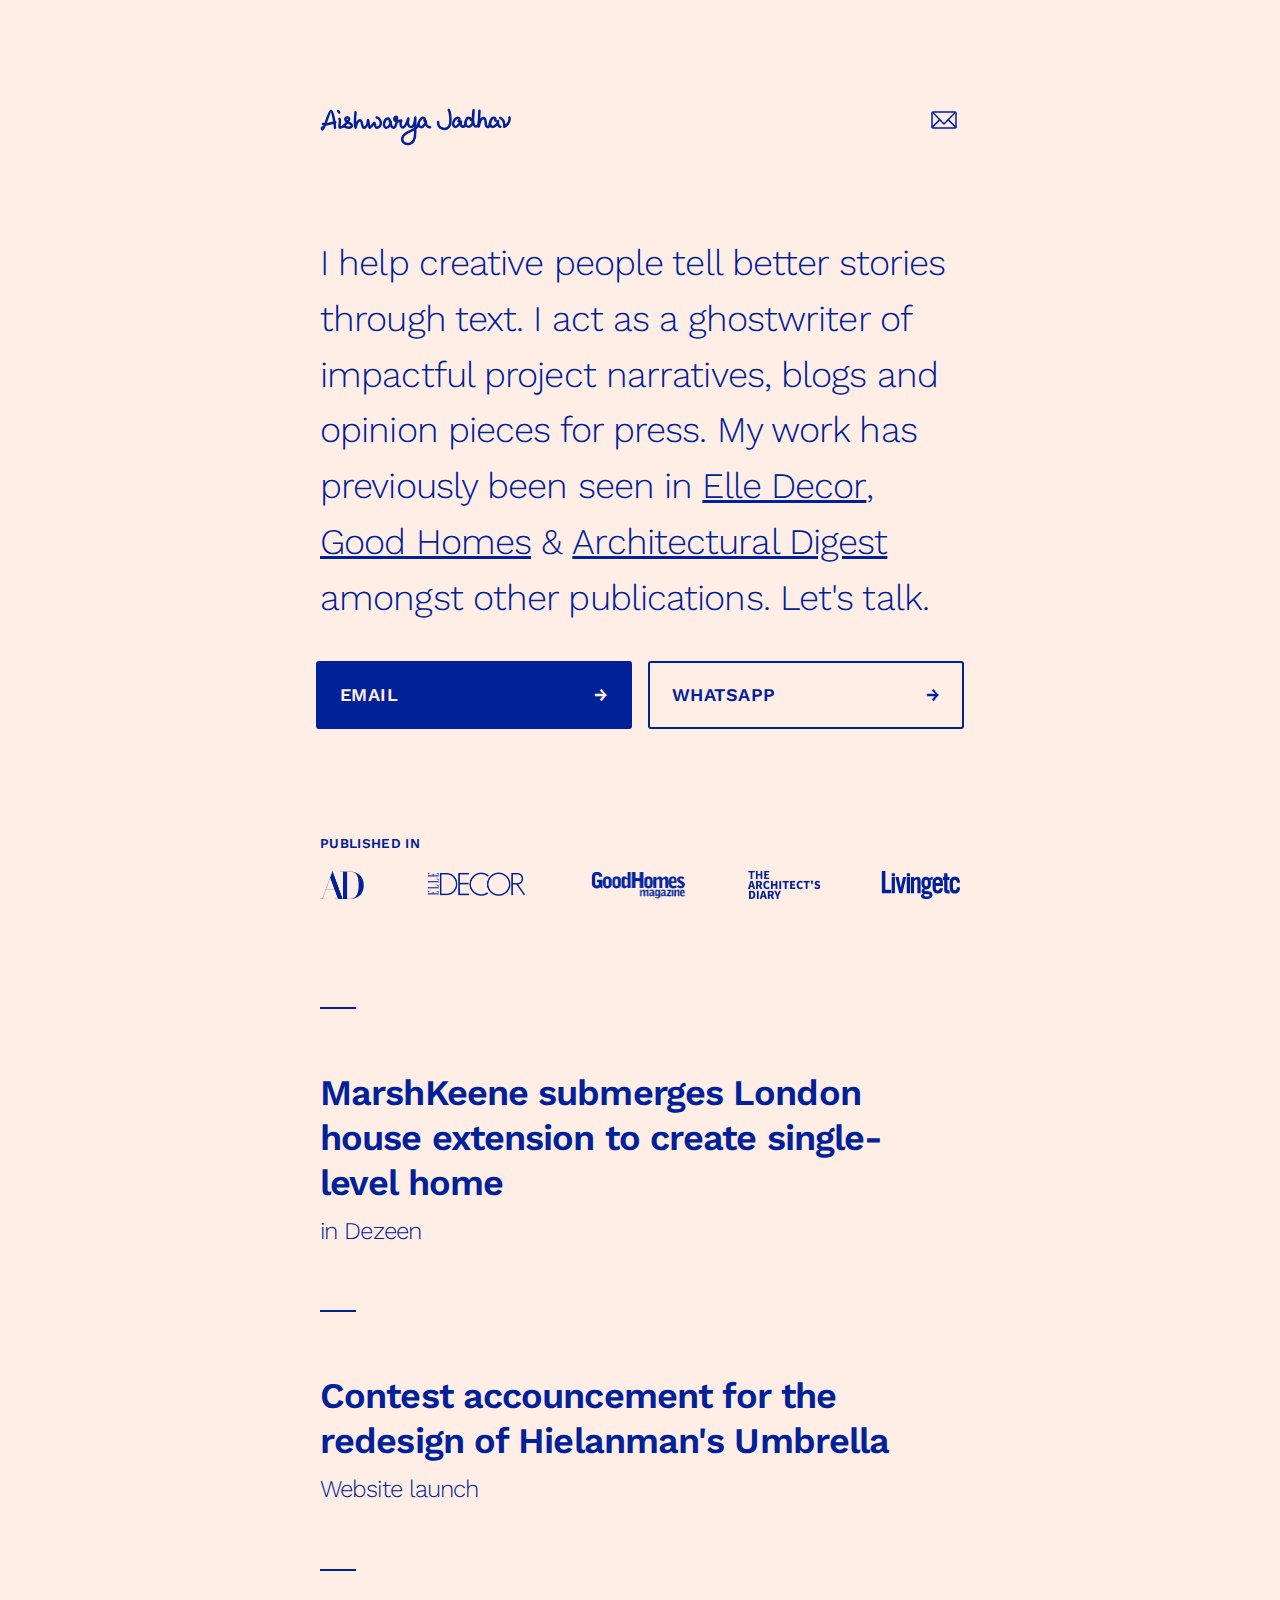
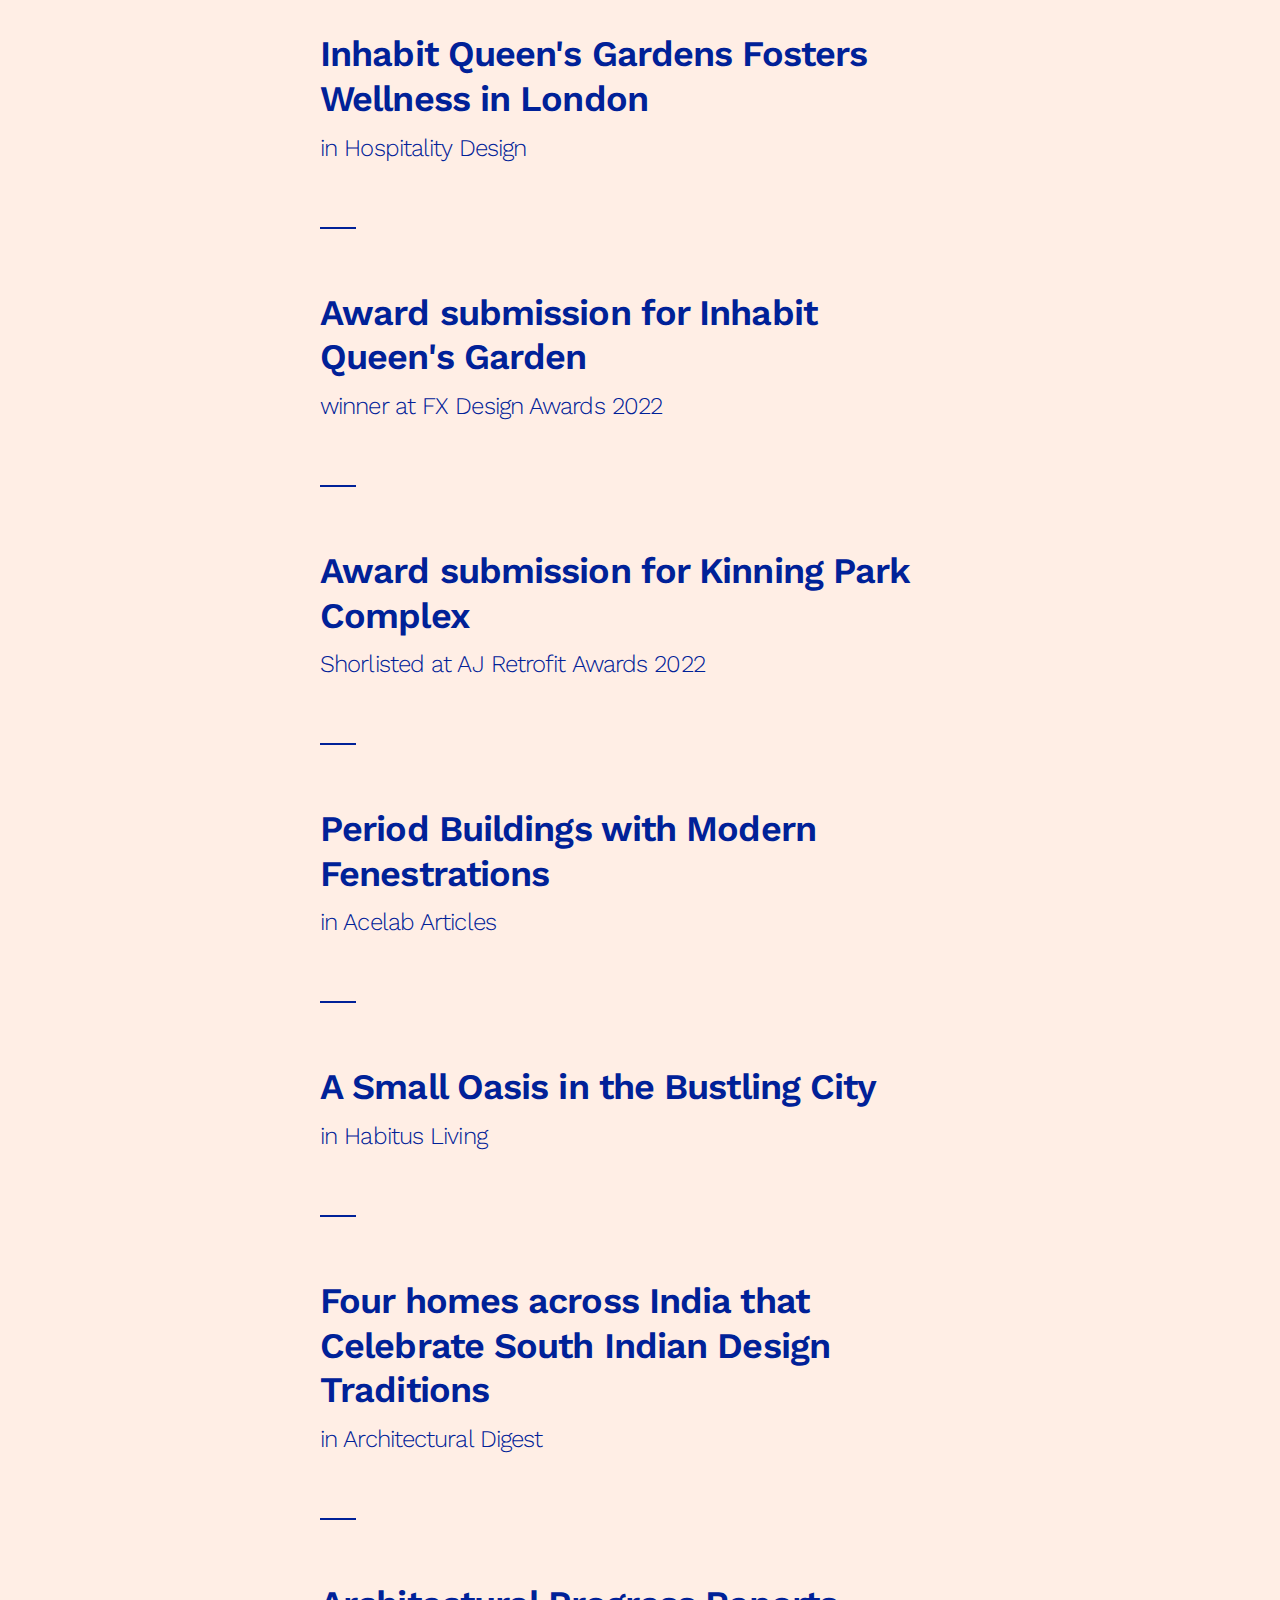
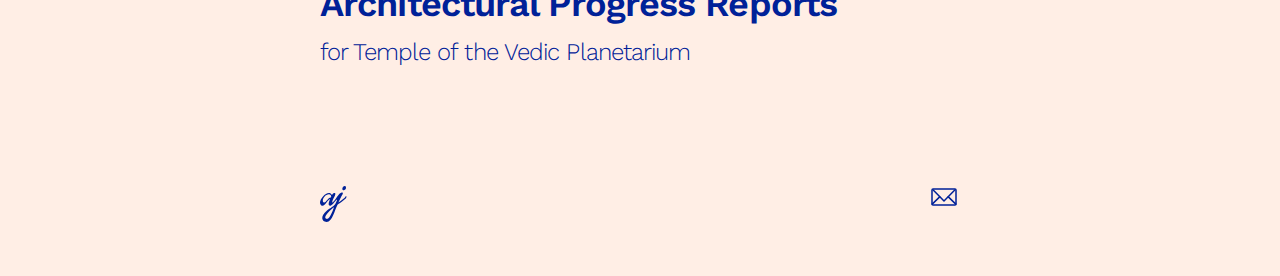
==== index.html @ eee2cadd "Added more awards" ====
<!DOCTYPE html>
<html>
  <head>
      <meta name="viewport" content="width=device-width,initial-scale=1">
      <title>Aishwarya Jadhav</title>
      <meta name="description" content="Helping creative people tell better stories through text. A ghostwriter of impactful project narratives, blogs and opinion pieces for press.">
      <link rel="preconnect" href="https://fonts.googleapis.com">
      <link rel="preconnect" href="https://fonts.gstatic.com" crossorigin>
      <link href="https://fonts.googleapis.com/css2?family=Work+Sans:wght@300;600&display=swap" rel="stylesheet">
      <link rel="shortcut icon" type="image/png" href="images/favicon.png"/>
      <link rel="apple-touch-icon" href="images/favicon.png">

      <!-- Social Shares -->
      <meta property="og:type" content="website">
      <meta property="og:site_name" content="Aishwarya Jadhav">
      <meta name="twitter:image:alt" content="Aishwarya Jadhav">
      <meta property="og:title" content="Aishwarya Jadhav">
      <meta property="og:description" content="Helping creative people tell better stories through text. A ghostwriter of impactful project narratives, blogs and opinion pieces for press.">
      <meta property="og:url" content="https://aishwaryajadhav.in">
      <meta property="og:url:secure_url" content="https://aishwaryajadhav.in">
      <meta property="og:image" content="https://aishwaryajadhav.in/images/share-image.png">
      <meta property="og:image:secure_url" content="https://aishwaryajadhav.in/images/share-image.png">
      <meta name="twitter:image" content="https://aishwaryajadhav.in/images/share-image.png">

      <style>
        html, body {
          height: 100%;
          width: 100%;
          margin: 0;
          padding: 0;
          background: #FFEEE5;
          color: #002198;
          font-family: 'Work Sans', sans-serif;
          font-weight: 300;
          font-size: 18px;
          letter-spacing: -.05em;
        }
        p {
          font-size: 2em;
          line-height: 1.55em;
        }
        a, a:hover, a:active, a:visited {
          color: #002198;
          display: inline-block;
          border-radius: 3px;
          padding: .1em .2em;
          margin: -.1em -.2em;
          transition: background .2s ease;
        }
        a:hover {
          background: #fae1d4;
        }
        a.icon {
          display: block;
          height: 32px;
          width: 32px;
          margin-top: -6px;
        }
        h1 {
          font-weight: 600;
          font-size: 2em;
          line-height: 1.24em;
          padding: 0;
          margin: 0;
        }
        h1 a {
          text-decoration: none;
        }
        h3 {
          font-weight: 300;
          font-size: 1.33em;
          line-height: 1.22em;
          padding: .5em 0 0;
          margin: 0;
        }
        .page-container {
          width: calc(100vw - 64px);
          max-width: 640px;
          margin: 0 auto;
        }
        .navigation, .footer {
          display: flex;
          justify-content: space-between;
          width: 100%;
          padding: 6em 0 3em;
        }
        .footer {
          padding: 3em 0;
        }
        .buttons {
          display: flex;
          justify-content: space-between;
        }
        .button, .button:hover, .button:active, .button:visited {
          font-size: 1em;
          font-weight: 600;
          text-transform: uppercase;
          letter-spacing: .025em;
          text-decoration: none;
          padding: 1.2em;
          background: #002198;
          color: #FFEEE5;
          width: 268px;
          display: flex;
          justify-content: space-between;
          border: 2px solid #002198;
          transition: background .2s ease;
        }
        .button:hover {
          border: 2px solid #001663;
          background: #001663;
        }
        .whatsapp.button {
          background: transparent;
          color: #002198;
          transition: border .2s ease, color .2s ease, background .2s ease;
        }
        .whatsapp.button:hover {
          background: transparent;
          color: #001663;
          background: #fae1d4;
        }
        .logos {
          font-size: .75em;
          font-weight: 600;
          text-transform: uppercase;
          letter-spacing: .025em;
          padding: 8em 0;
        }
        .logo-list {
          display: flex;
          justify-content: space-between;
          margin-top: 1.5em;
        }
        .logo-list img {
          height: 28px;
        }
        .article {
          position: relative;
          padding: 3.55em 0;
        }
        .article::before {
          content: '';
          display: block;
          height: 2px;
          width: 2em;
          background: #002198;
          position: absolute;
          top: 0;
          left: 0;
        }
        .article a,.article a:hover,.article a:active,.article a:visited {
          display: inline;
          padding: 0;
          margin: 0;
          border-radius: 0;
          border-bottom: 2px solid transparent;
          transition: background .2s ease, border .2s ease;
        }
        .article a:hover {
          border-bottom: 2px solid #e8c6b5;
        }
        @media only screen and (max-width:640px) {
          html, body {
            font-size: 12px;
          }
          .buttons {
            flex-wrap: wrap;
            gap: 12px;
          }
          .button, .button:hover, .button:active, .button:visited {
            flex-basis: 100%;
            width: 100%;
            font-size: 1.2em;
            padding: 1.33em;
          }
          .navigation {
            padding: 4em 0 2em;
          }
          p {
            margin: .5em 0 1.25em;
          }
          .small-hide {
            display: none;
          }
          h1 {
            line-height: 1.26em;
          }
          .logos {
            font-size: 1em;
            padding: 8em 0 4em;
          }
          .logo-list {
            gap: 32px;
            flex-wrap: wrap;
          }
          .logo-list img {
            height: 24px;
          }
        }
      </style>


      <!-- Global site tag (gtag.js) - Google Analytics -->
      <script async src="https://www.googletagmanager.com/gtag/js?id=G-655TTPQYN3"></script>
      <script>
        window.dataLayer = window.dataLayer || [];
        function gtag(){dataLayer.push(arguments);}
        gtag('js', new Date());

        gtag('config', 'G-655TTPQYN3');
      </script>
  </head>
  <body>
    <div class="page-container">
      <div class="navigation">
          <img src="images/logo.svg">
          <a class="icon" href="mailto:jaishwarya71@gmail.com"><img src="images/email-icon.svg"></a>
      </div>
      <div class="intro">
          <p>
            I help creative people tell better stories through text. I act as a ghostwriter of impactful project narratives, blogs and opinion pieces for press. My work has previously been seen in <a href="https://elledecor.in/article/spaces-with-bricks-youd-love-to-mimic/" target="_blank">Elle Decor</a>, <a href="https://www.goodhomes.co.in/home-decor/this-1500sqft-weekend-home-in-gurugram-was-created-in-response-to-covid-7614-6.html" target="_blank">Good Homes</a> &amp; <a href="https://www.architecturaldigest.in/story/4-homes-across-india-that-celebrate-south-indian-design-traditions/" target="_blank">Architectural Digest</a> amongst other publications. Let's talk.
          </p>
          <div class="buttons">
            <a href="mailto:jaishwarya71@gmail.com" class="email button">Email<span>&rarr;</span></a>
            <a href="https://wa.me/918551845084" class="whatsapp button">Whatsapp<span>&rarr;</span></a>
          </div>
      </div>
      <div class="logos">
          <div class="small-hide">Published in</div>
          <div class="logo-list">
              <img src="images/arch-digest.png">
              <img src="images/elle-decor.png">
              <img src="images/good-homes.png">
              <img src="images/arch-diary.png">
              <img src="images/livingetc.svg">
          </div>
      </div>
      <div class="articles">
          <div class="article">
              <h1>
                <a href="https://www.dezeen.com/2023/02/08/marshkeene-submerges-london-house-extension-to-create-single-level-home/" target="_blank">MarshKeene submerges London house extension to create single-level home</a>
              </h1>
              <h3>in Dezeen</h3>
          </div>

          <div class="article">
              <h1>
                <a href="https://www.hielanmansumbrelladesignenhancement.com/" target="_blank">Contest accouncement for the redesign of Hielanman's Umbrella</a>
              </h1>
              <h3>Website launch</h3>
          </div>

          <div class="article">
              <h1>
                <a href="https://hospitalitydesign.com/news/hotels-resorts/inhabit-queens-gardens/" target="_blank">Inhabit Queen's Gardens Fosters Wellness in London</a>
              </h1>
              <h3>in Hospitality Design</h3>
          </div>

          <div class="article">
              <h1>
                <a href="https://drive.google.com/file/d/12xXbvdUzfsK4_nL33Ne-lgy24hTQVBbq/view?usp=drive_link" target="_blank">Award submission for Inhabit Queen's Garden</a>
              </h1>
              <h3>winner at FX Design Awards 2022</h3>
          </div>

          <div class="article">
              <h1>
                <a href="https://drive.google.com/file/d/1fMThpAkzPUSVVtJJcBq_SMTruiNYqSr4/view?usp=drive_link" target="_blank">Award submission for Kinning Park Complex</a>
              </h1>
              <h3>Shorlisted at AJ Retrofit Awards 2022</h3>
          </div>

          <div class="article">
              <h1>
                <a href="https://acelabusa.com/articles/architecture-design-insights/period-buildings-with-modern-fenestrations" target="_blank">Period Buildings with Modern Fenestrations</a>
              </h1>
              <h3>in Acelab Articles</h3>
          </div>

          <div class="article">
              <h1>
                <a href="https://www.habitusliving.com/architecture/anugraha-residence-envisage/amp" target="_blank">A Small Oasis in the Bustling City</a>
              </h1>
              <h3>in Habitus Living</h3>
          </div>

          <div class="article">
              <h1>
                <a href="https://www.architecturaldigest.in/story/4-homes-across-india-that-celebrate-south-indian-design-traditions/" target="_blank">Four homes across India that Celebrate South Indian Design Traditions</a>
              </h1>
              <h3>in Architectural Digest</h3>
          </div>

          <div class="article">
              <h1>
                <a href="https://tovp.org/category/architectural-dept-reports/" target="_blank">Architectural Progress Reports</a>
              </h1>
              <h3>for Temple of the Vedic Planetarium </h3>
          </div>
      </div>
      <div class="footer">
        <img src="images/monogram-logo.svg">
        <a class="icon" href="mailto:jaishwarya71@gmail.com"><img src="images/email-icon.svg"></a>
      </div>
    </div>
  </body>
</html>
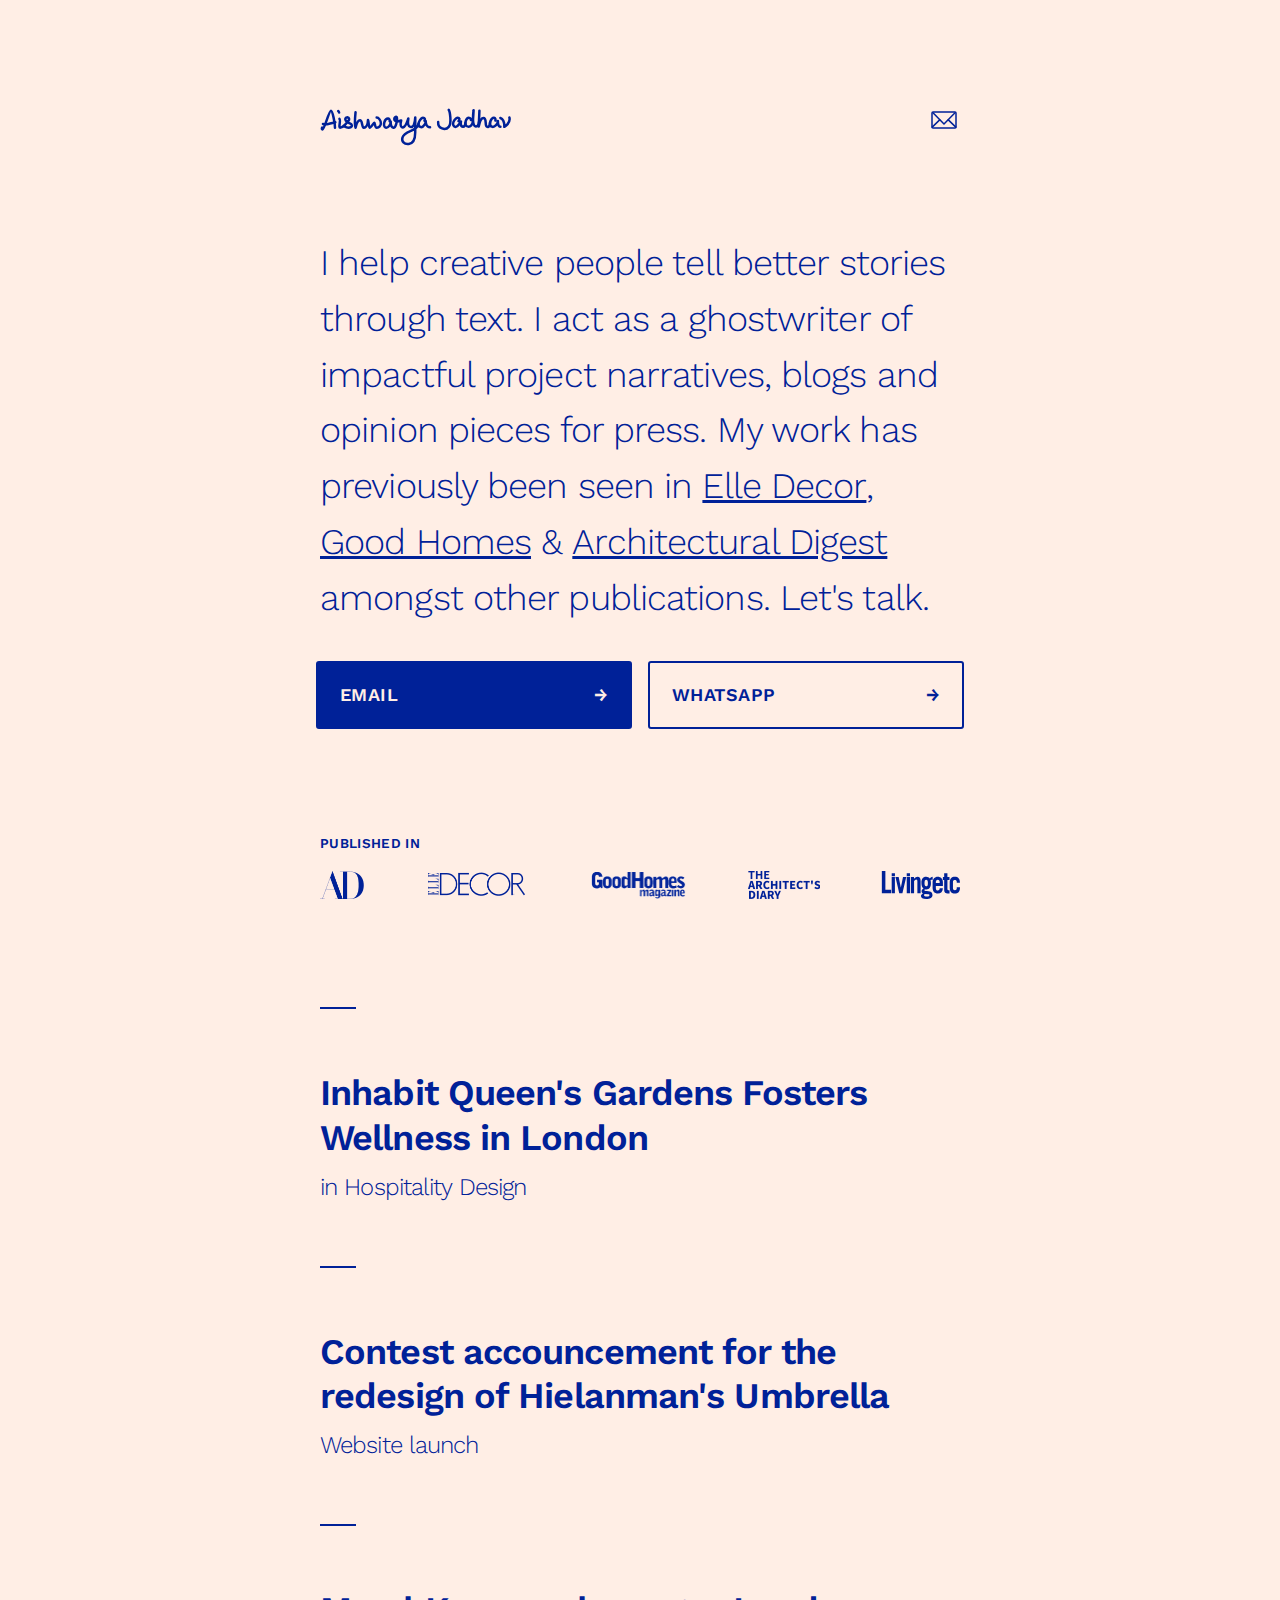
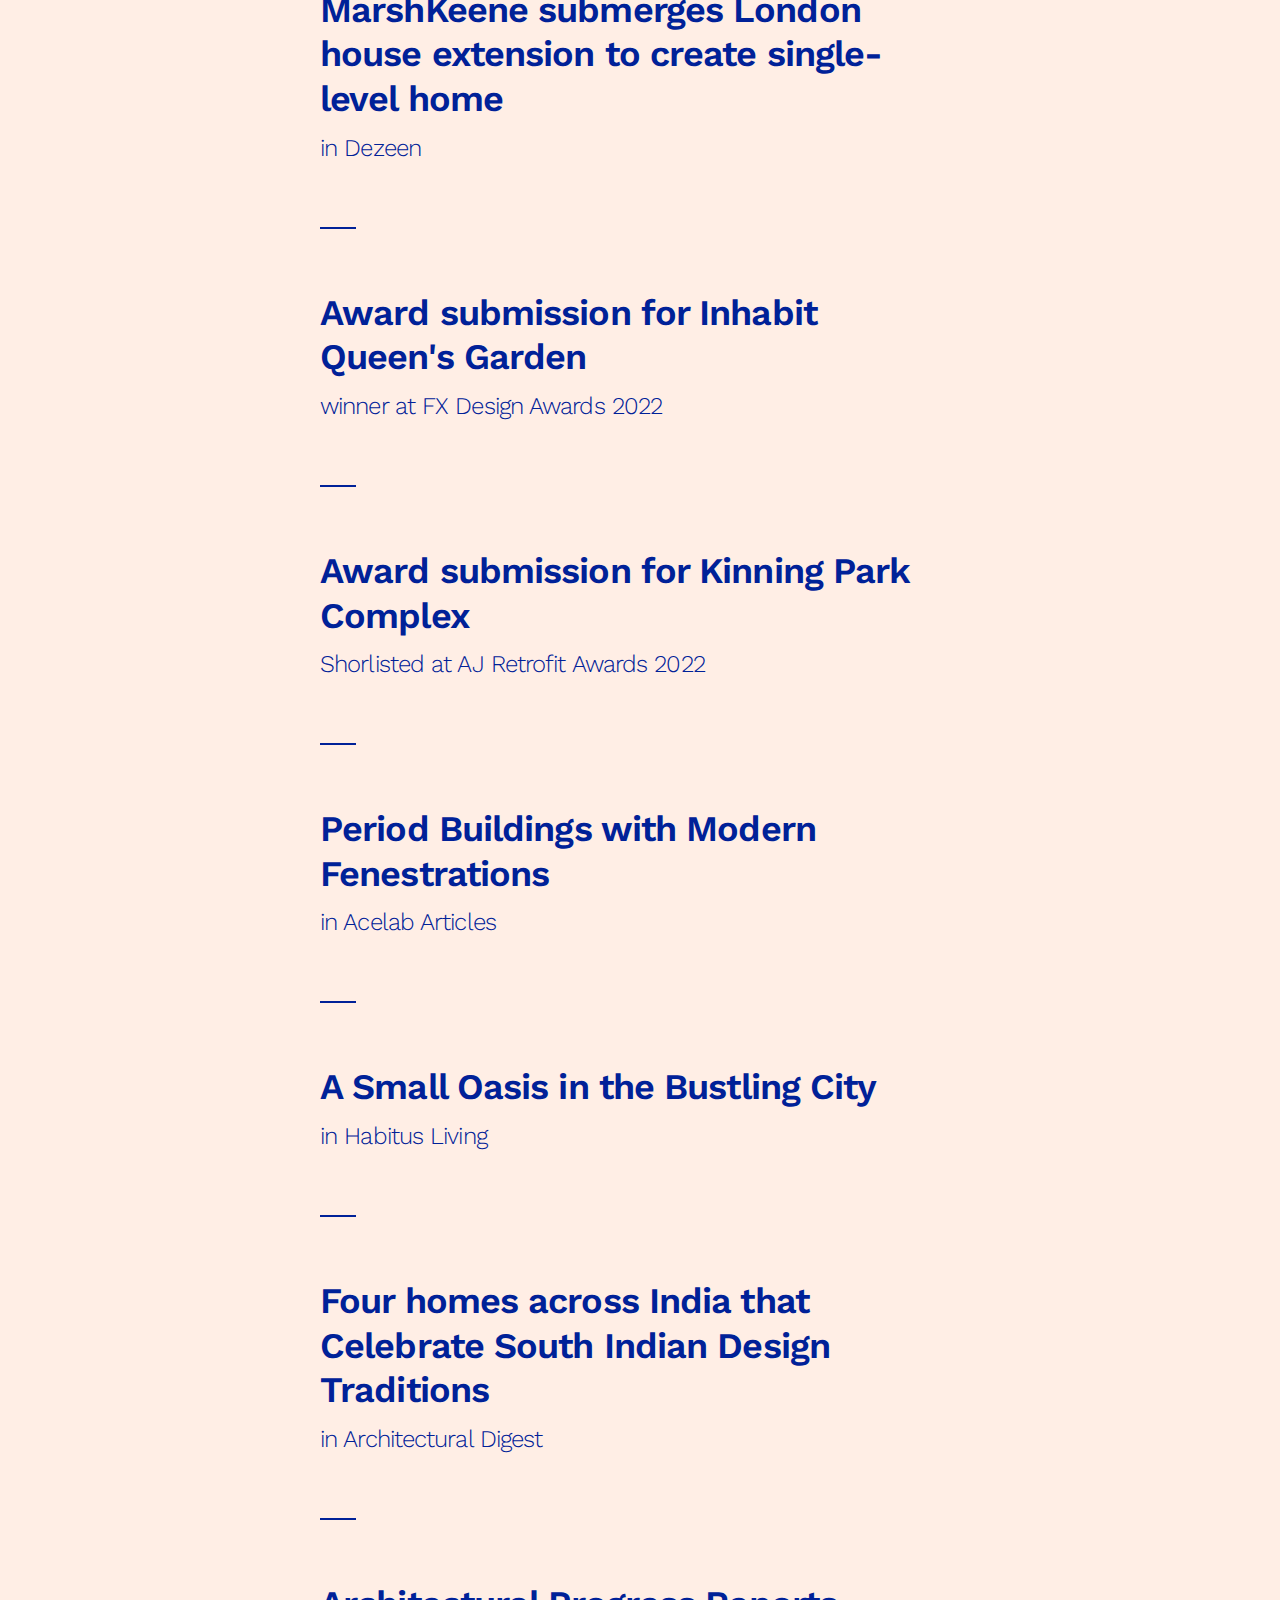
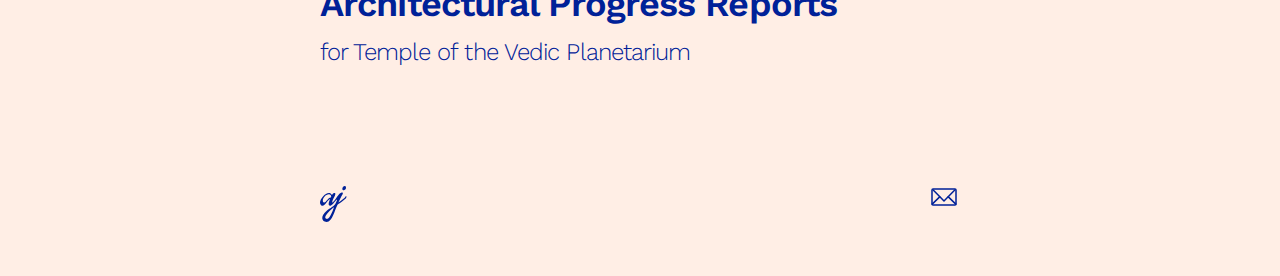
==== commit 59e49a48: "Swapped Positions" ====
--- a/index.html
+++ b/index.html
@@ -239,9 +239,9 @@
       <div class="articles">
           <div class="article">
               <h1>
-                <a href="https://www.dezeen.com/2023/02/08/marshkeene-submerges-london-house-extension-to-create-single-level-home/" target="_blank">MarshKeene submerges London house extension to create single-level home</a>
-              </h1>
-              <h3>in Dezeen</h3>
+                <a href="https://hospitalitydesign.com/news/hotels-resorts/inhabit-queens-gardens/" target="_blank">Inhabit Queen's Gardens Fosters Wellness in London</a>
+              </h1>
+              <h3>in Hospitality Design</h3>
           </div>
 
           <div class="article">
@@ -252,13 +252,13 @@
           </div>
 
           <div class="article">
-              <h1>
-                <a href="https://hospitalitydesign.com/news/hotels-resorts/inhabit-queens-gardens/" target="_blank">Inhabit Queen's Gardens Fosters Wellness in London</a>
-              </h1>
-              <h3>in Hospitality Design</h3>
-          </div>
-
-          <div class="article">
+                <h1>
+                  <a href="https://www.dezeen.com/2023/02/08/marshkeene-submerges-london-house-extension-to-create-single-level-home/" target="_blank">MarshKeene submerges London house extension to create single-level home</a>
+                </h1>
+                <h3>in Dezeen</h3>
+            </div>
+
+            <div class="article">
               <h1>
                 <a href="https://drive.google.com/file/d/12xXbvdUzfsK4_nL33Ne-lgy24hTQVBbq/view?usp=drive_link" target="_blank">Award submission for Inhabit Queen's Garden</a>
               </h1>
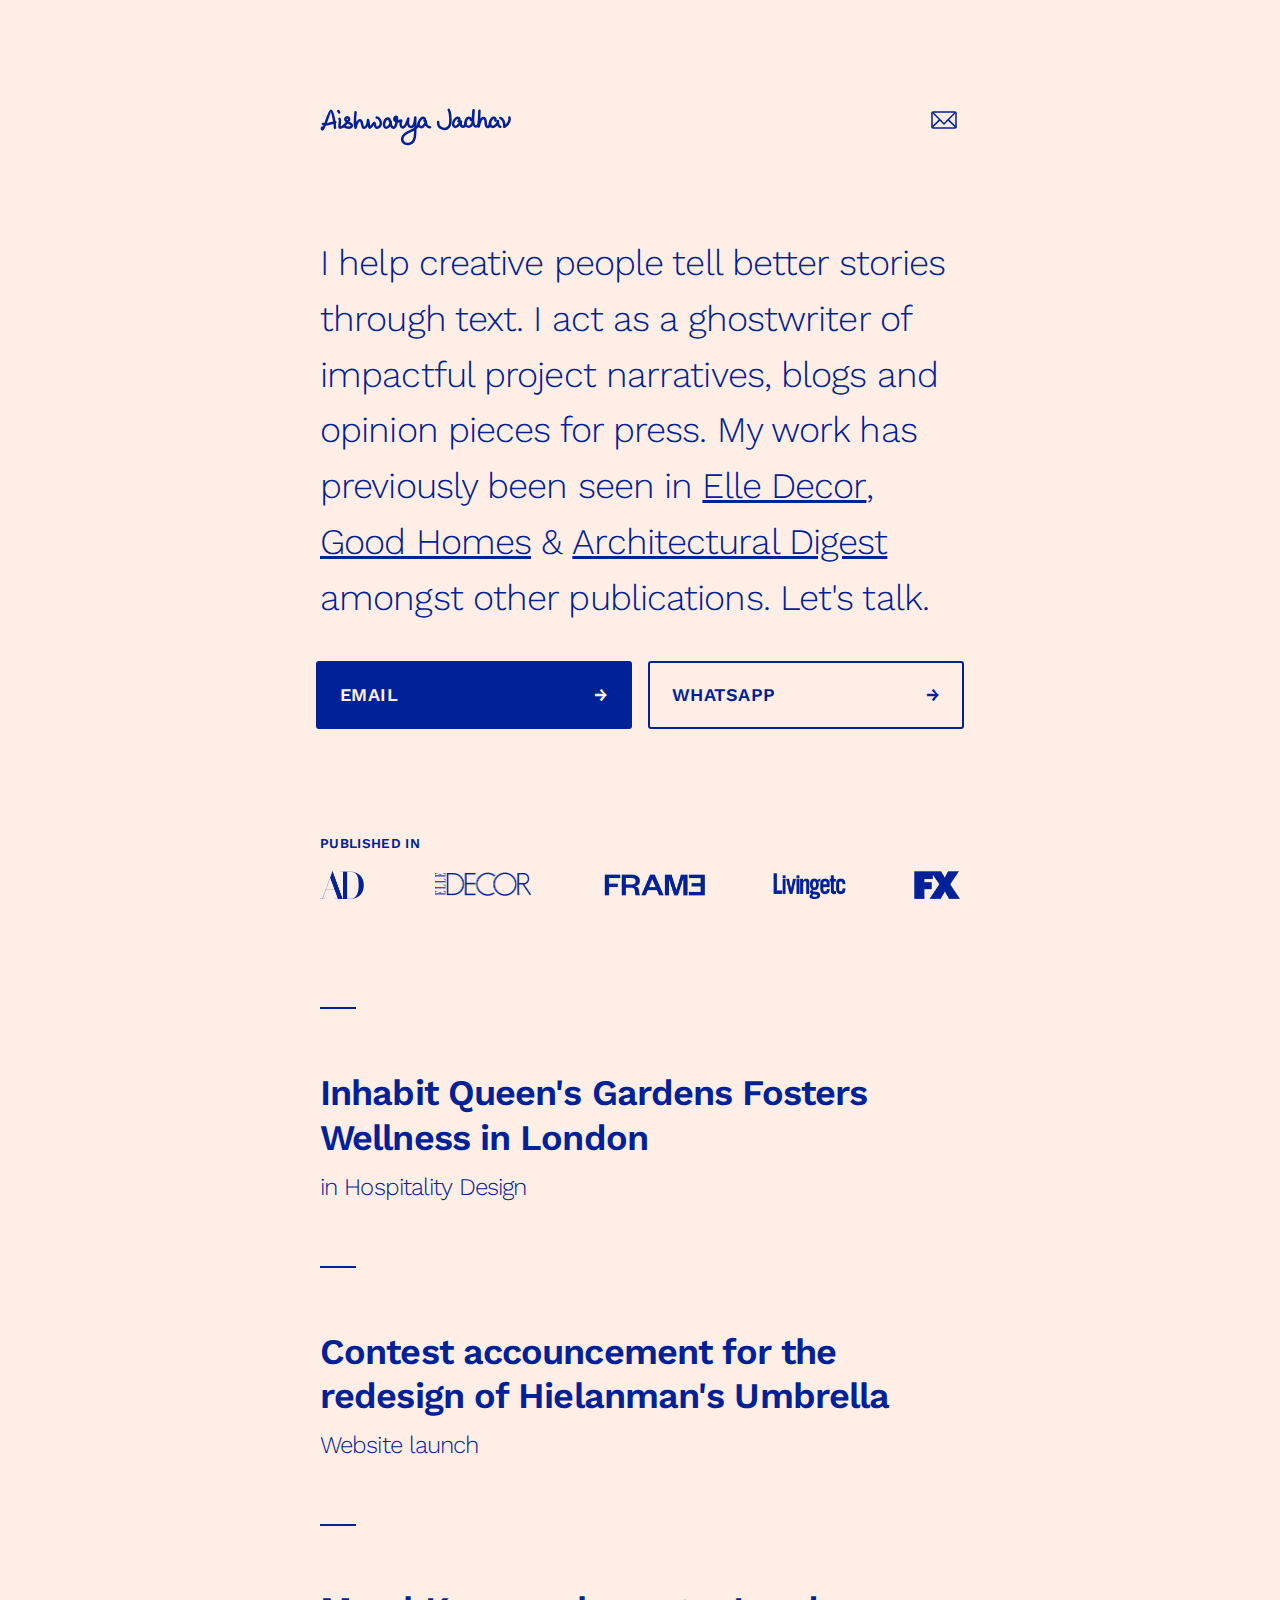
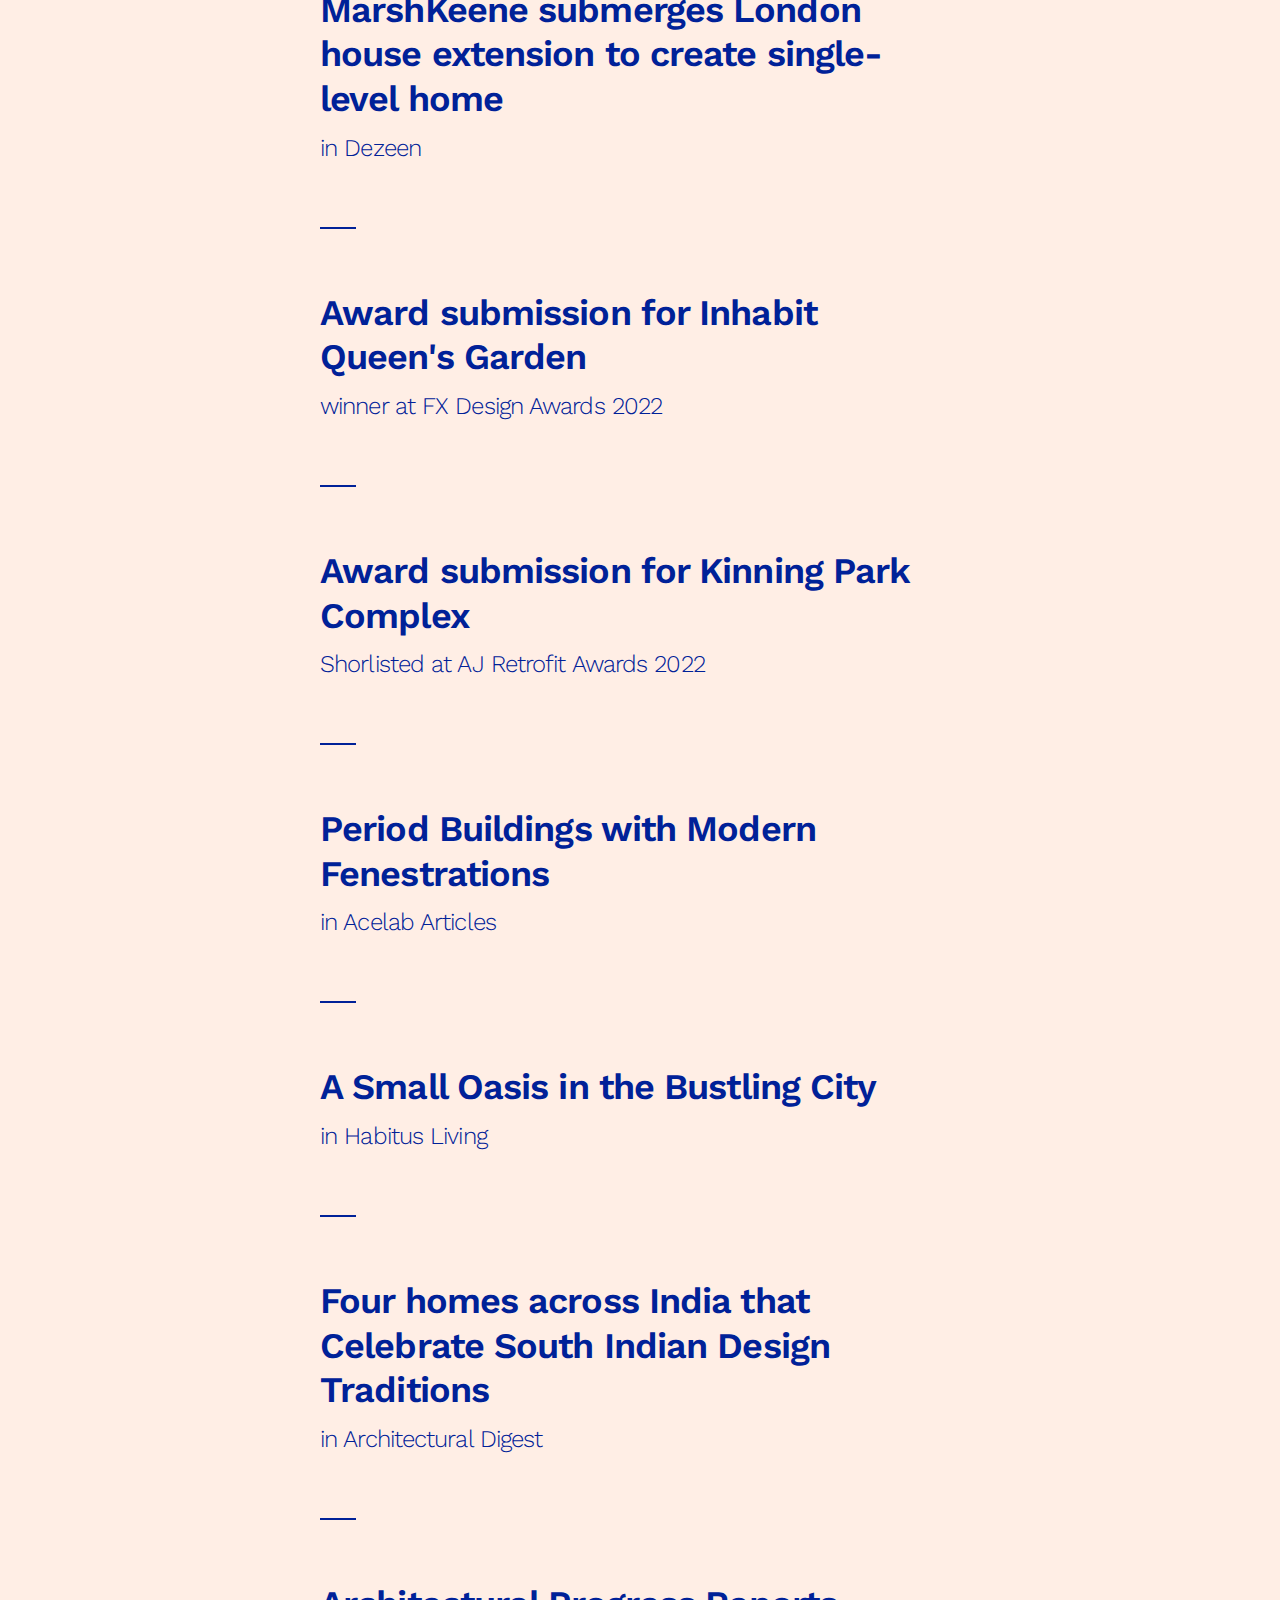
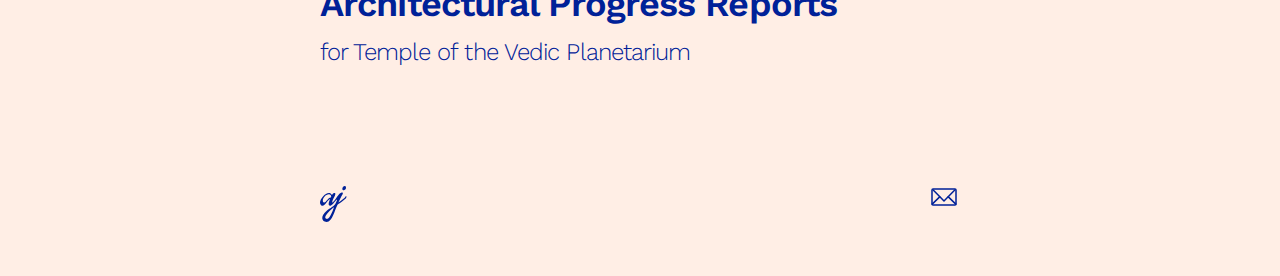
==== commit bc0e969b: "Removed competition" ====
--- a/index.html
+++ b/index.html
@@ -231,9 +231,9 @@
           <div class="logo-list">
               <img src="images/arch-digest.png">
               <img src="images/elle-decor.png">
-              <img src="images/good-homes.png">
-              <img src="images/arch-diary.png">
-              <img src="images/livingetc.svg">
+              <img src="images/frame-logo.png">
+              <img src="images/livingetc.png">
+              <img src="images/fx-logo.png">
           </div>
       </div>
       <div class="articles">
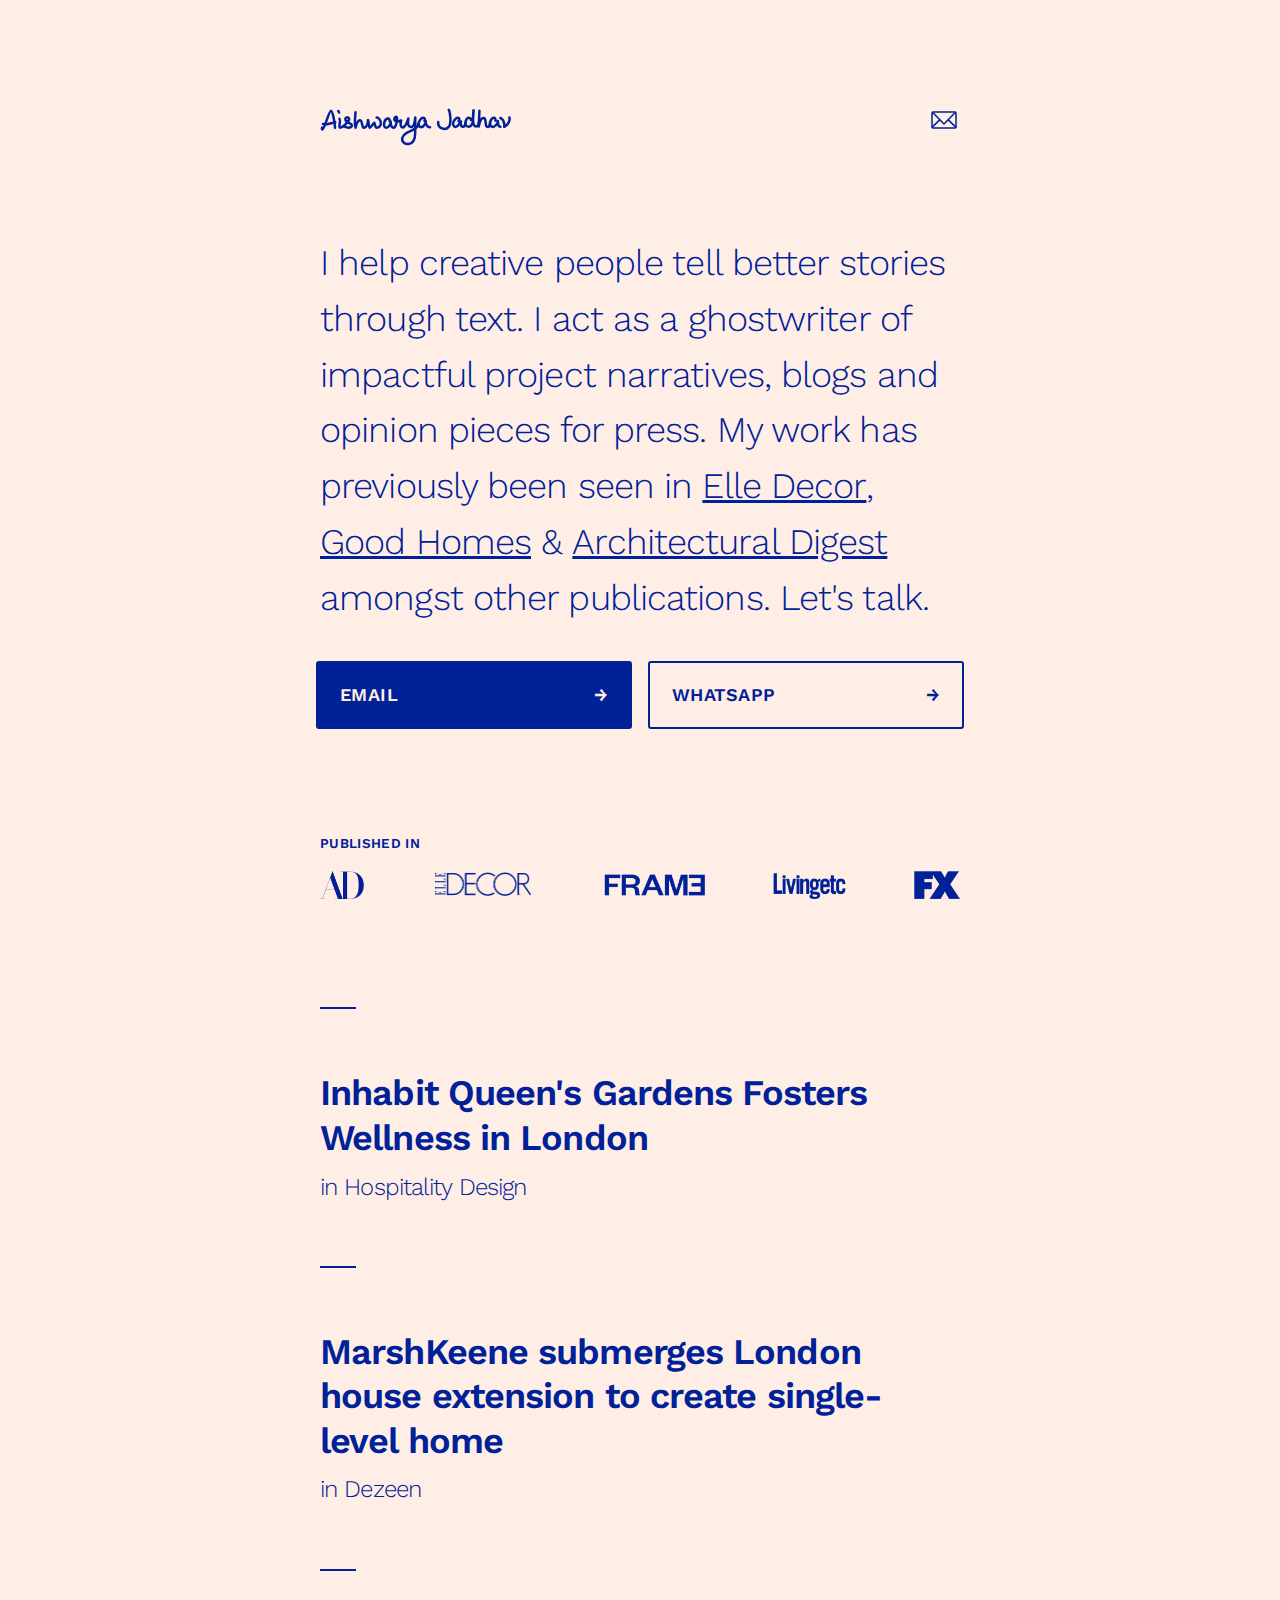
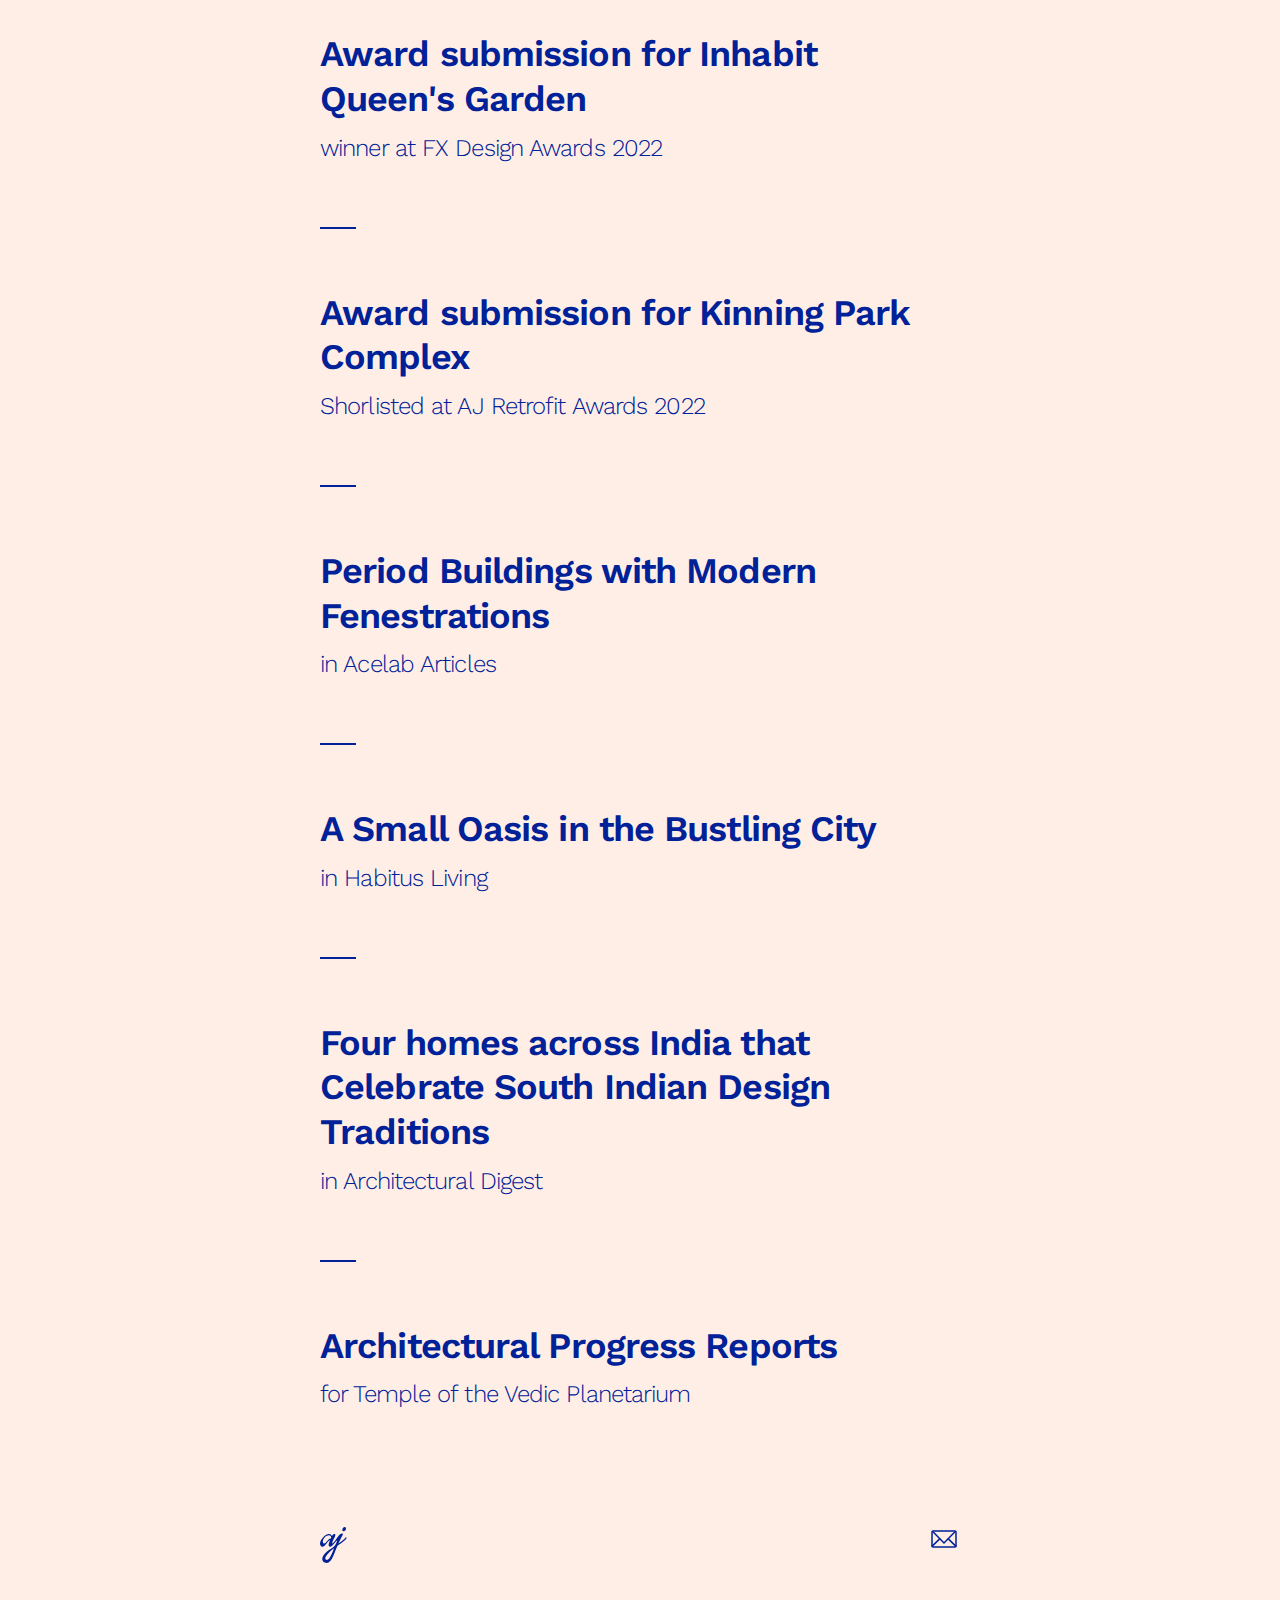
==== commit e266ca9b: "Now saved" ====
--- a/index.html
+++ b/index.html
@@ -245,13 +245,6 @@
           </div>
 
           <div class="article">
-              <h1>
-                <a href="https://www.hielanmansumbrelladesignenhancement.com/" target="_blank">Contest accouncement for the redesign of Hielanman's Umbrella</a>
-              </h1>
-              <h3>Website launch</h3>
-          </div>
-
-          <div class="article">
                 <h1>
                   <a href="https://www.dezeen.com/2023/02/08/marshkeene-submerges-london-house-extension-to-create-single-level-home/" target="_blank">MarshKeene submerges London house extension to create single-level home</a>
                 </h1>
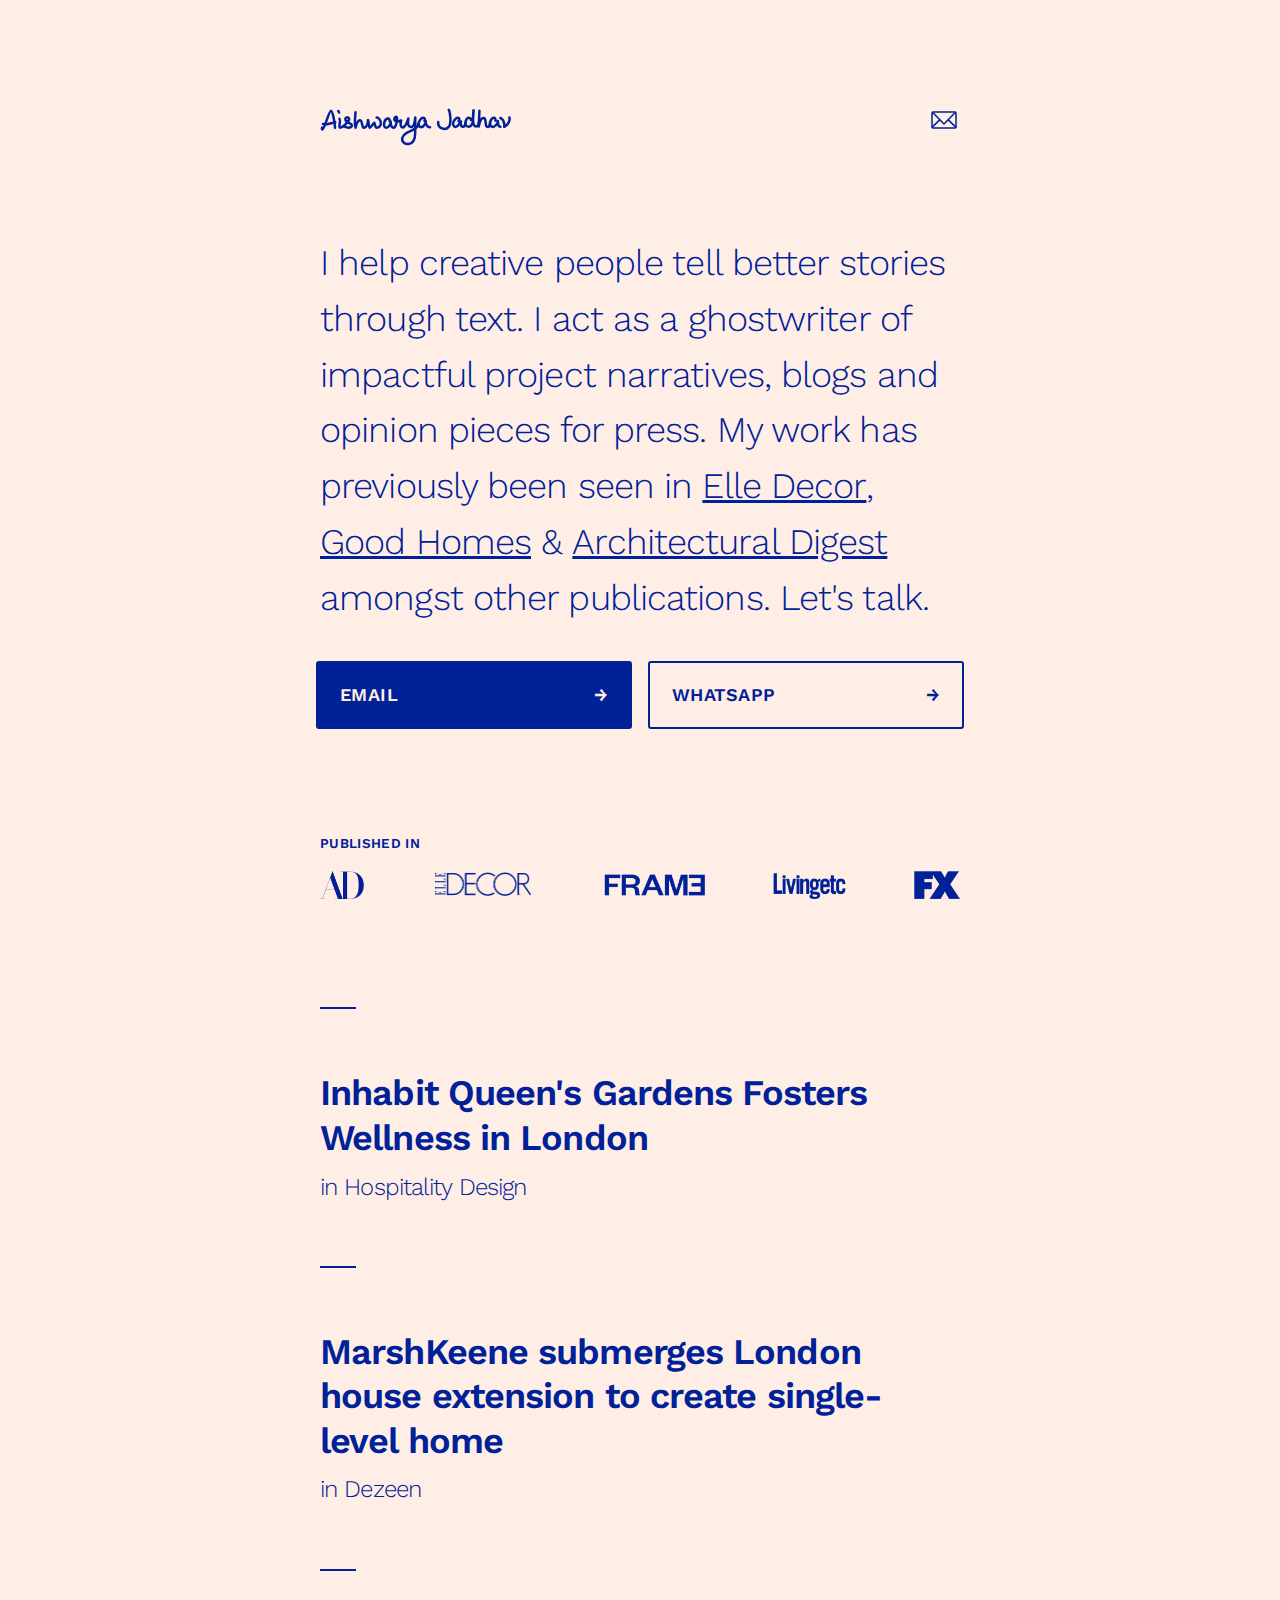
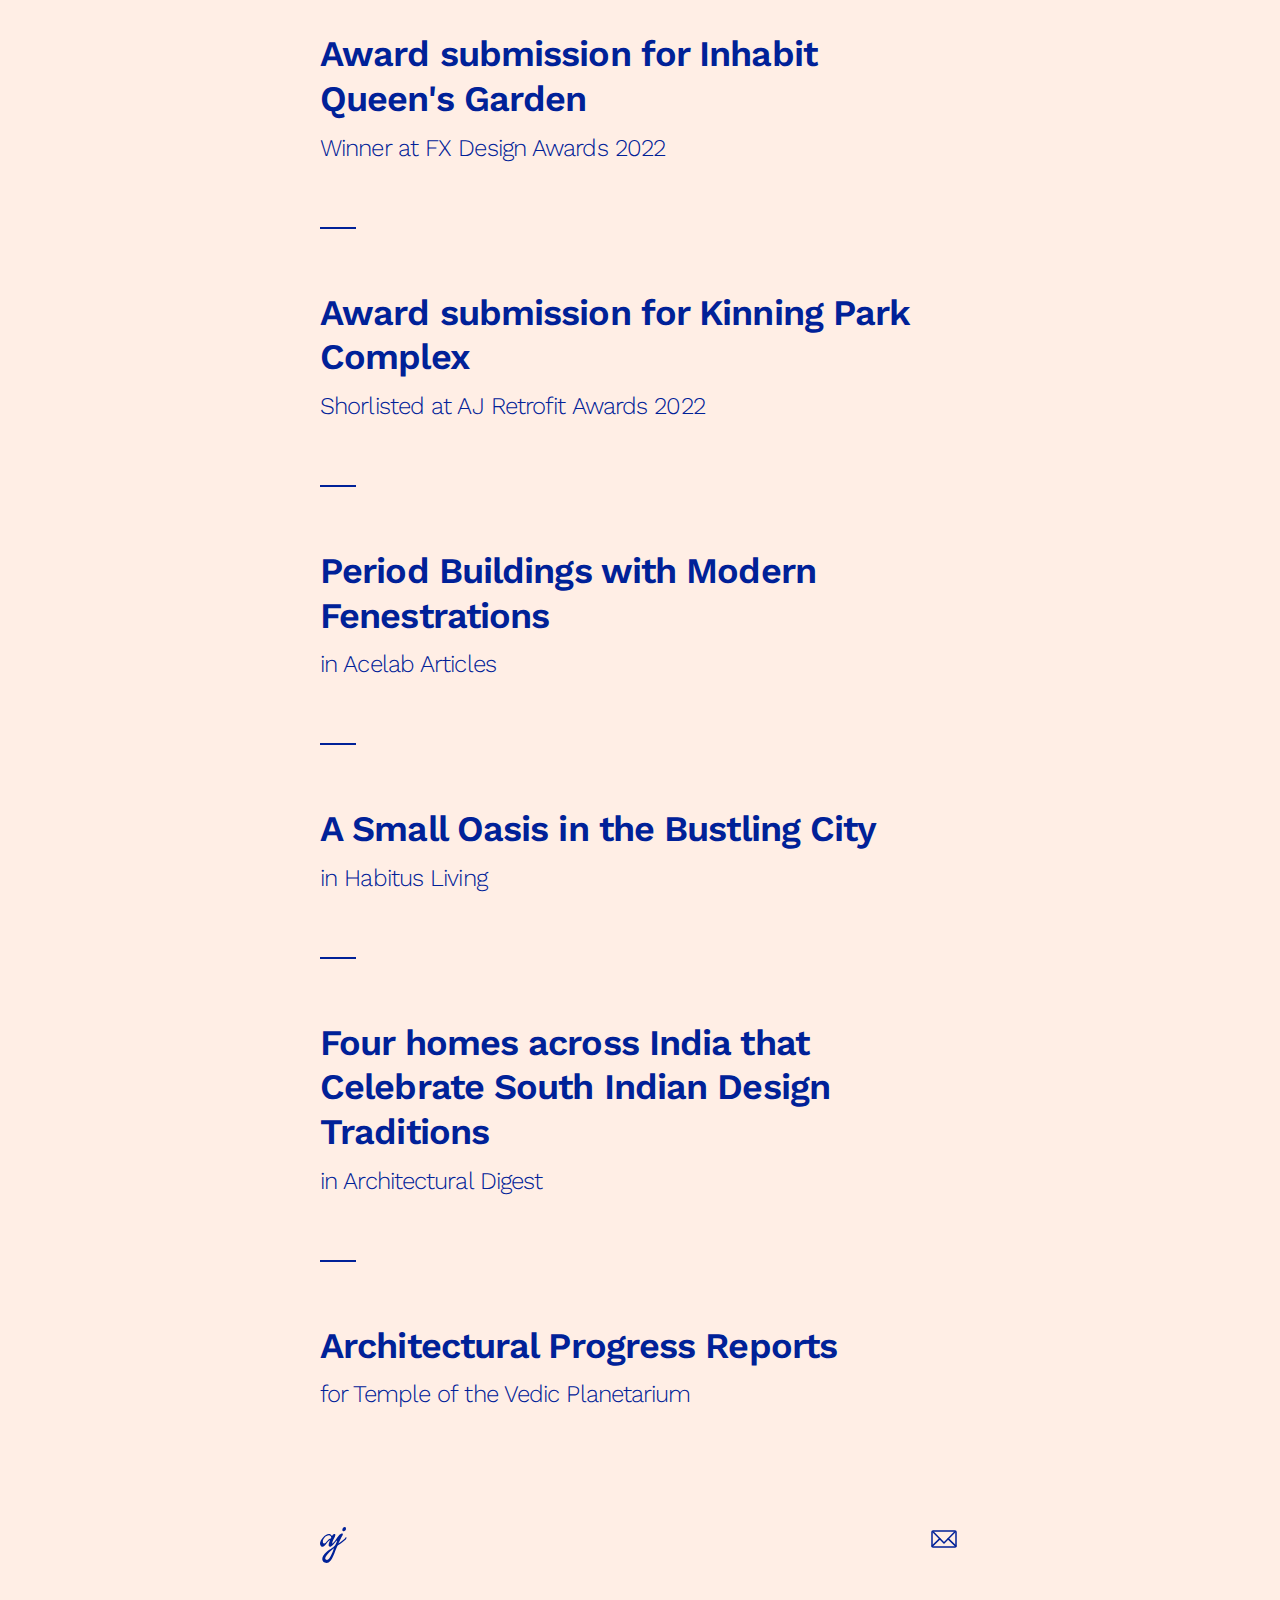
==== commit d6bd25c5: "Capital" ====
--- a/index.html
+++ b/index.html
@@ -255,7 +255,7 @@
               <h1>
                 <a href="https://drive.google.com/file/d/12xXbvdUzfsK4_nL33Ne-lgy24hTQVBbq/view?usp=drive_link" target="_blank">Award submission for Inhabit Queen's Garden</a>
               </h1>
-              <h3>winner at FX Design Awards 2022</h3>
+              <h3>Winner at FX Design Awards 2022</h3>
           </div>
 
           <div class="article">
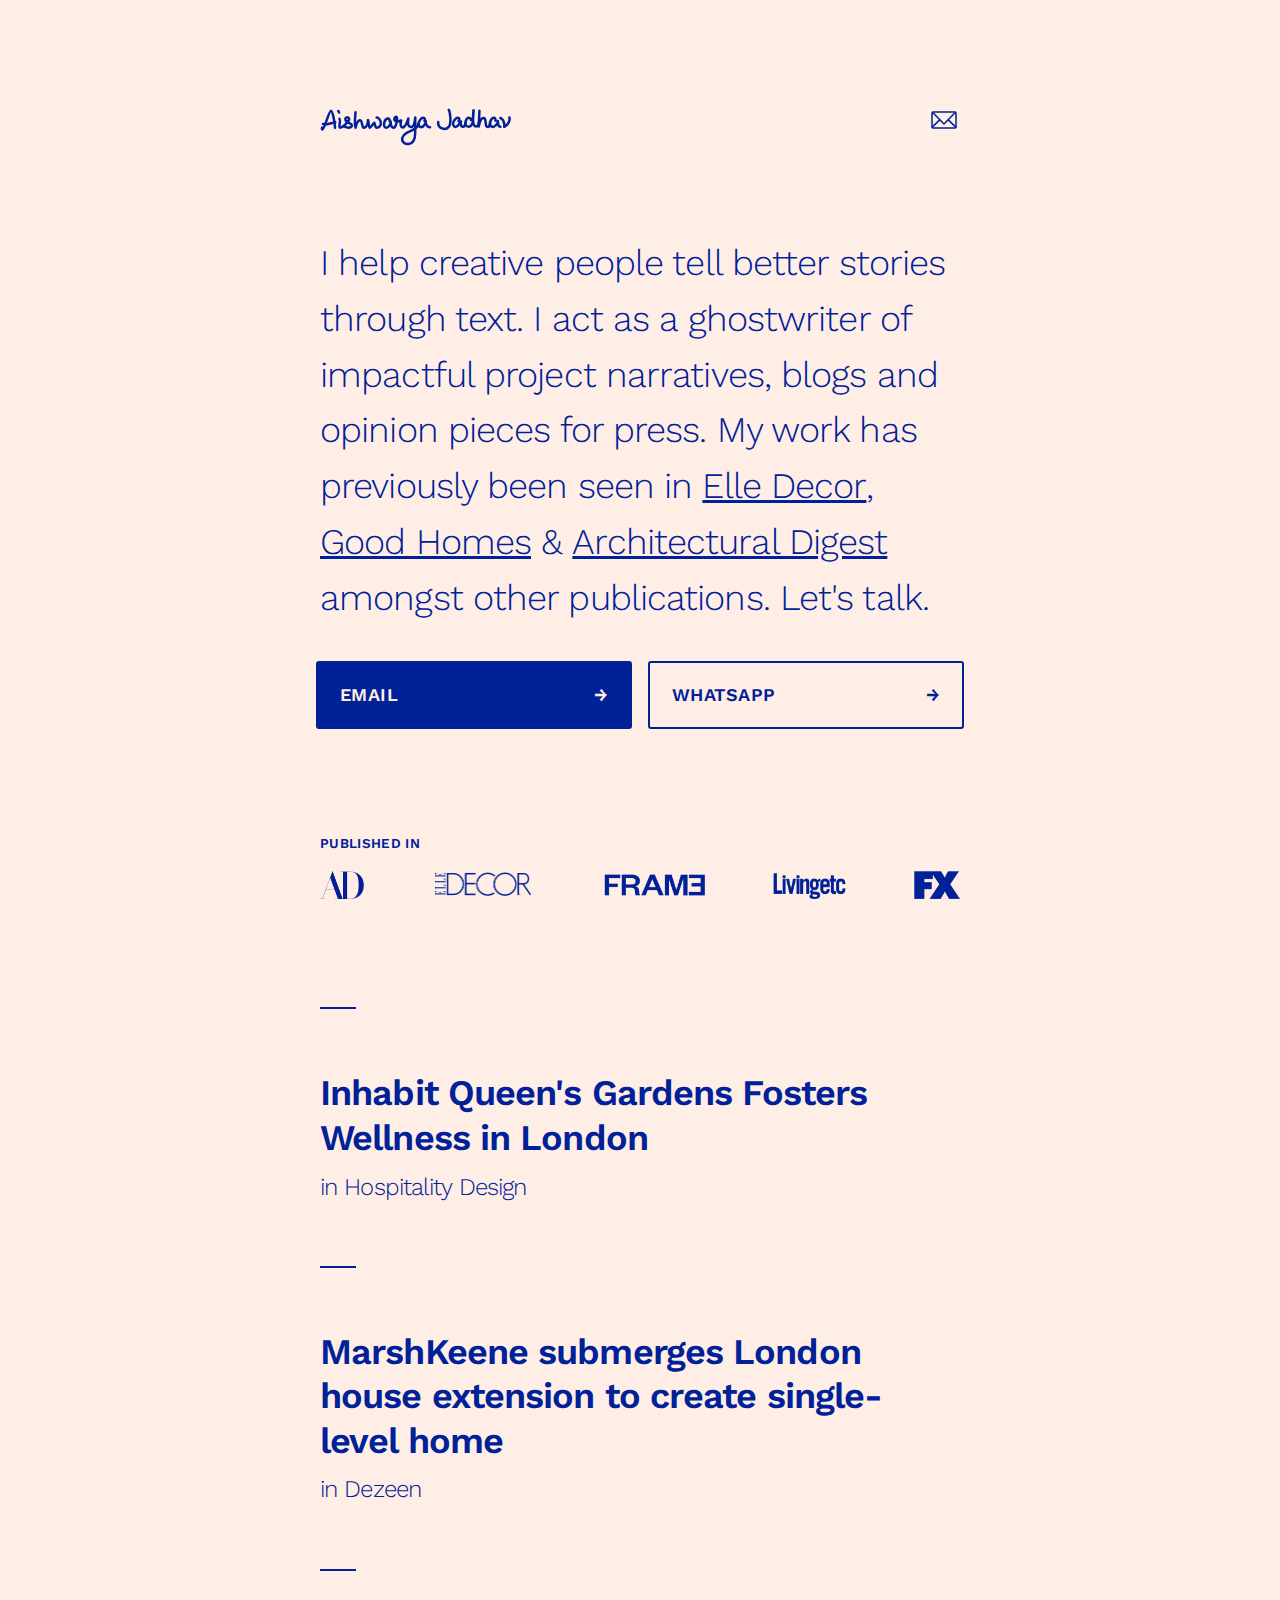
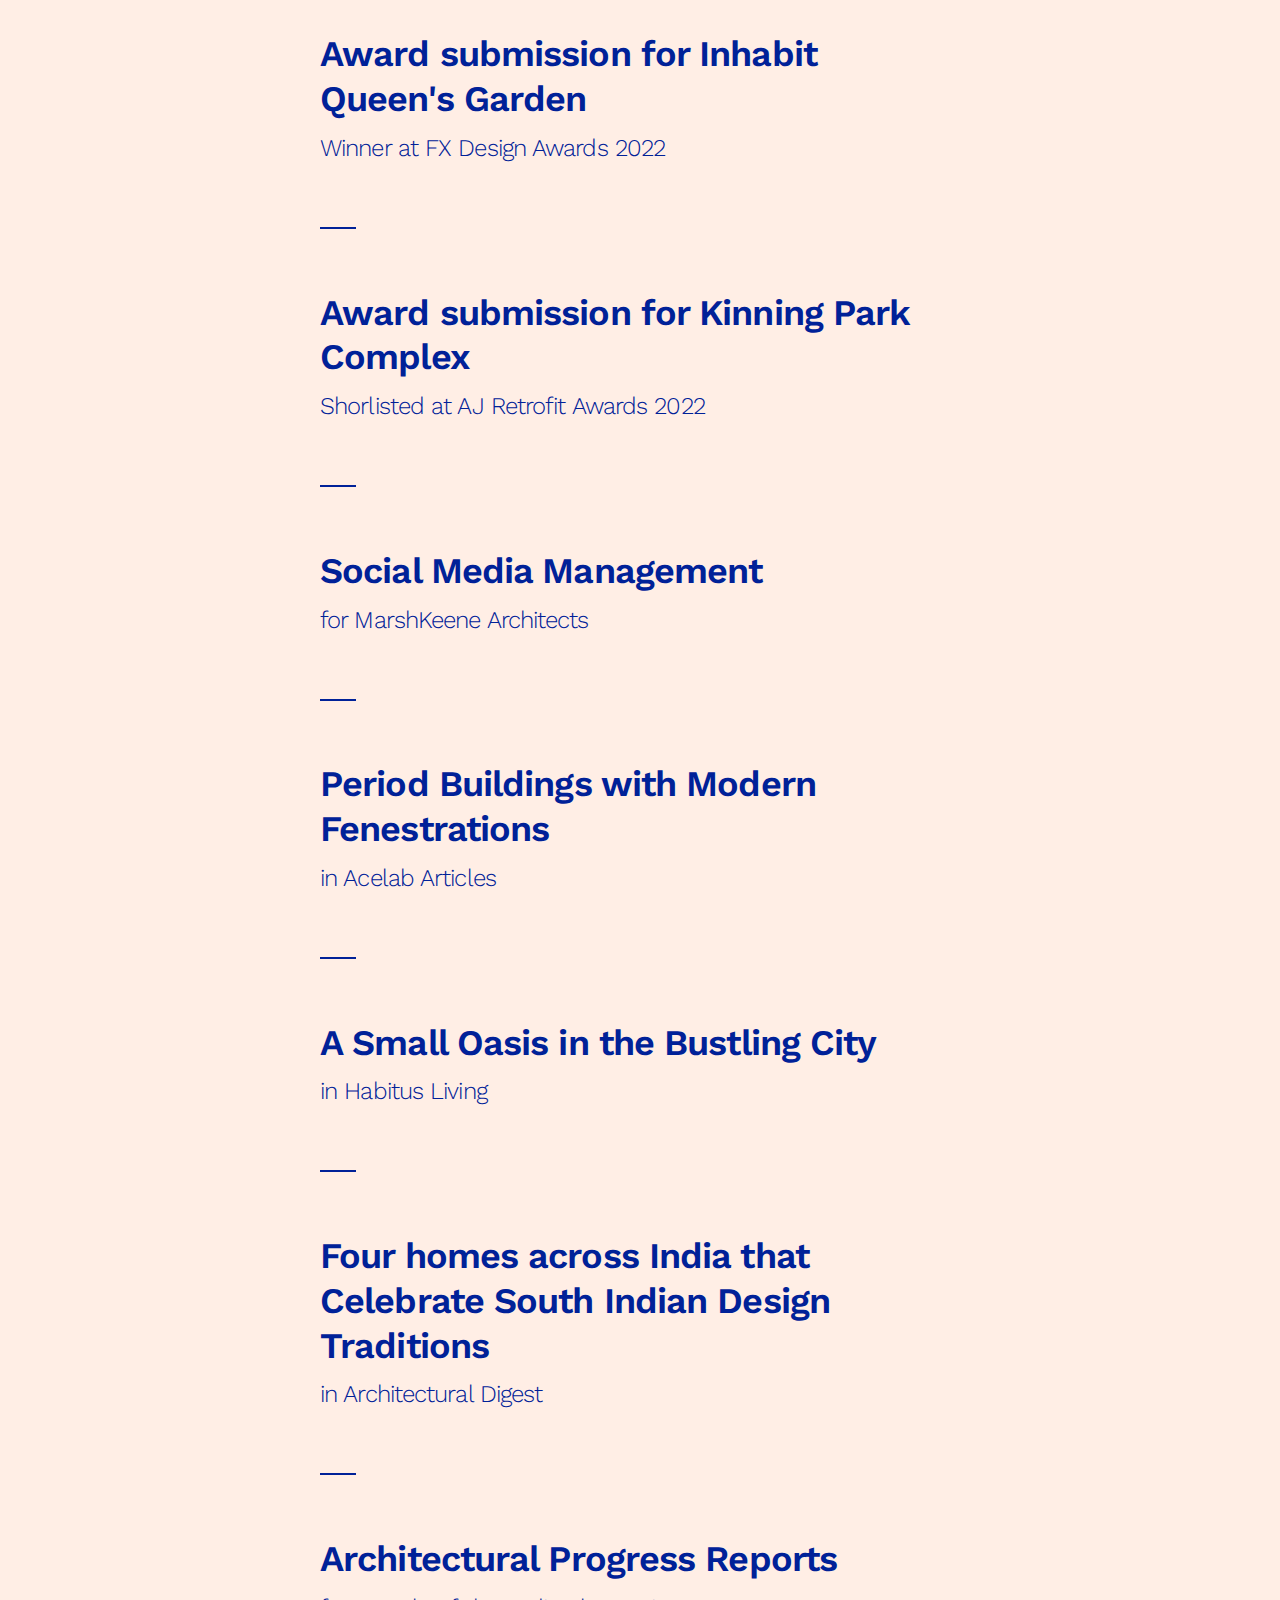
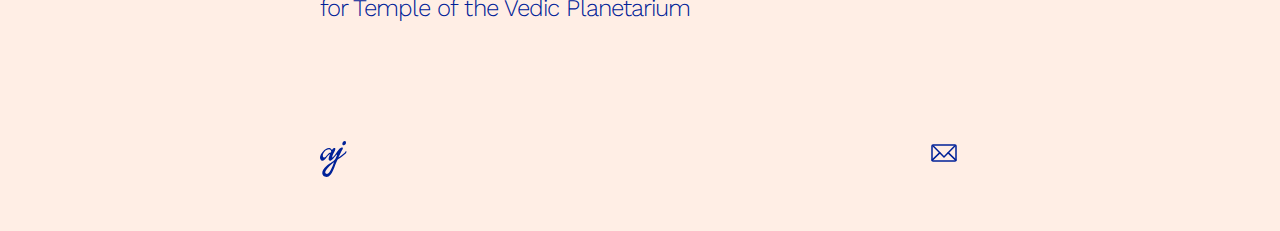
==== commit 13516a38: "Added social media" ====
--- a/index.html
+++ b/index.html
@@ -267,6 +267,13 @@
 
           <div class="article">
               <h1>
+                <a href="https://www.instagram.com/marshkeene/?hl=en" target="_blank">Social Media Management</a>
+              </h1>
+              <h3>for MarshKeene Architects</h3>
+          </div>
+
+          <div class="article">
+              <h1>
                 <a href="https://acelabusa.com/articles/architecture-design-insights/period-buildings-with-modern-fenestrations" target="_blank">Period Buildings with Modern Fenestrations</a>
               </h1>
               <h3>in Acelab Articles</h3>
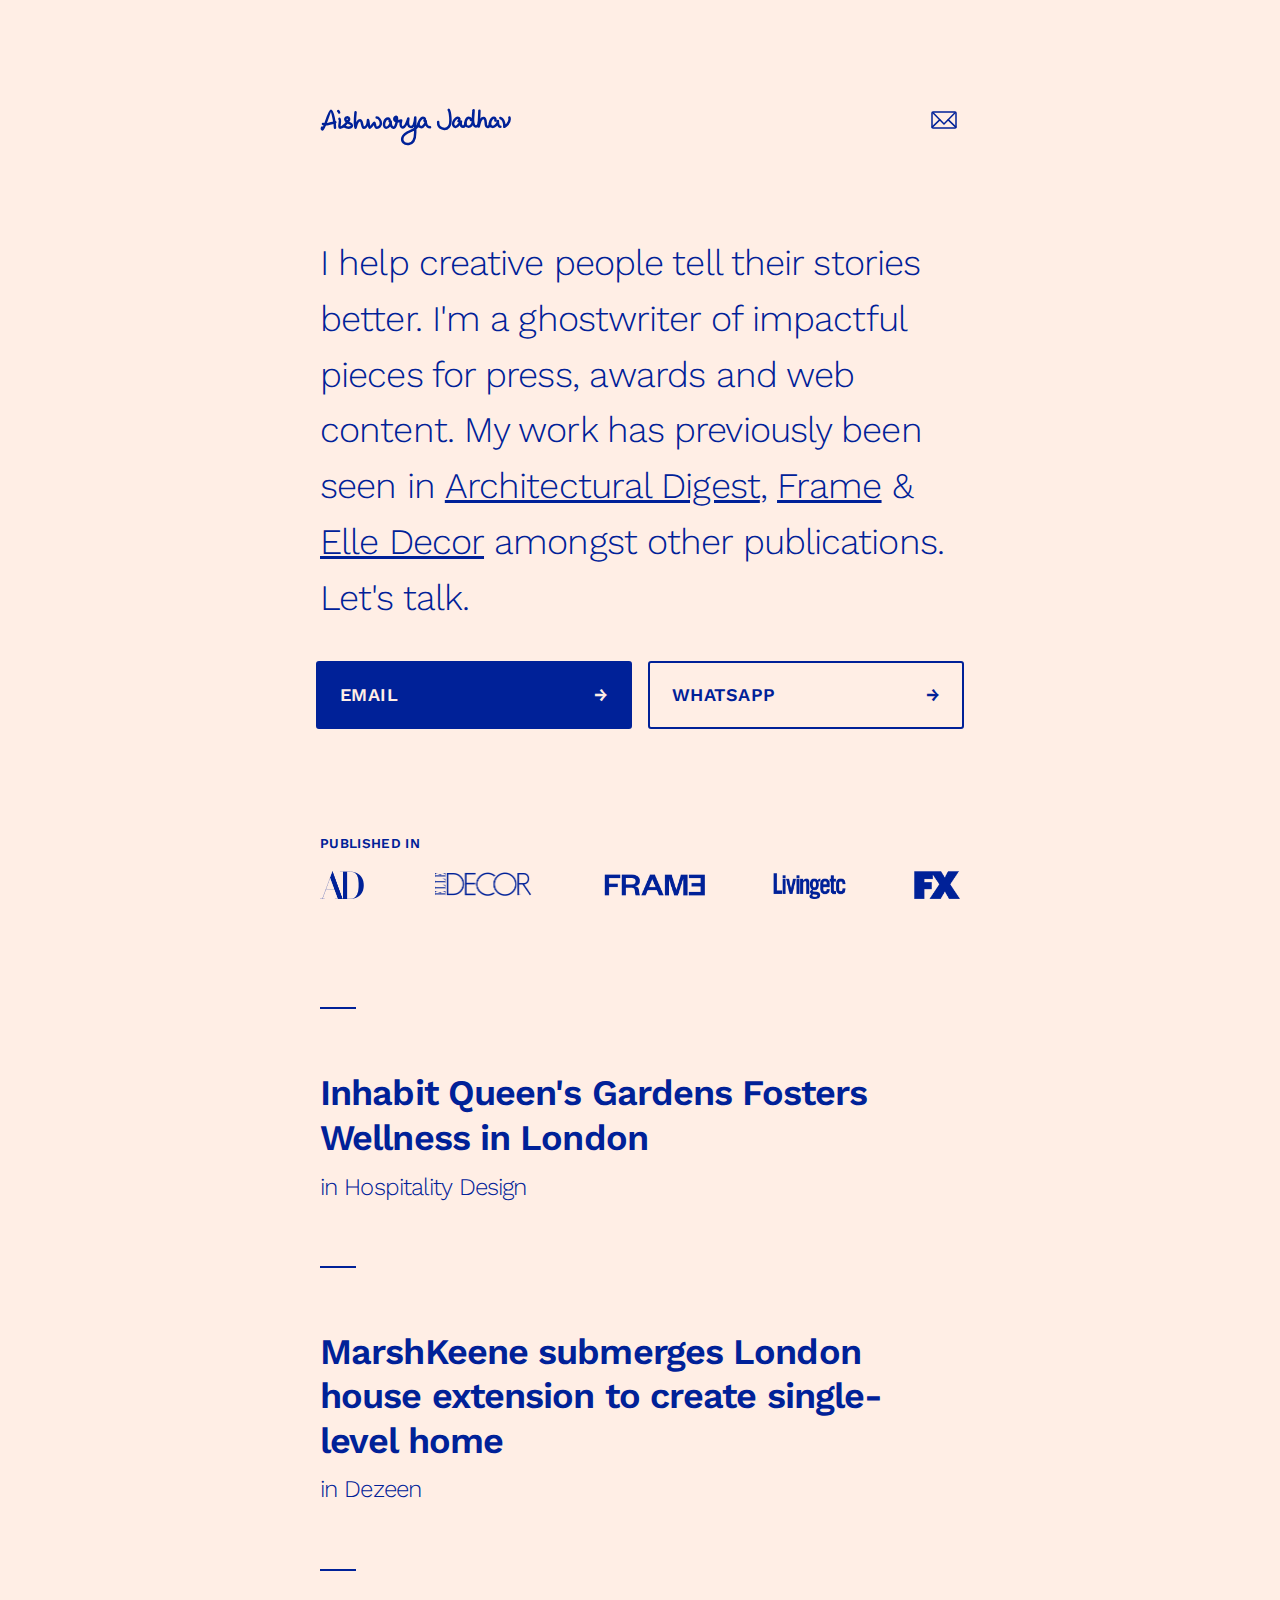
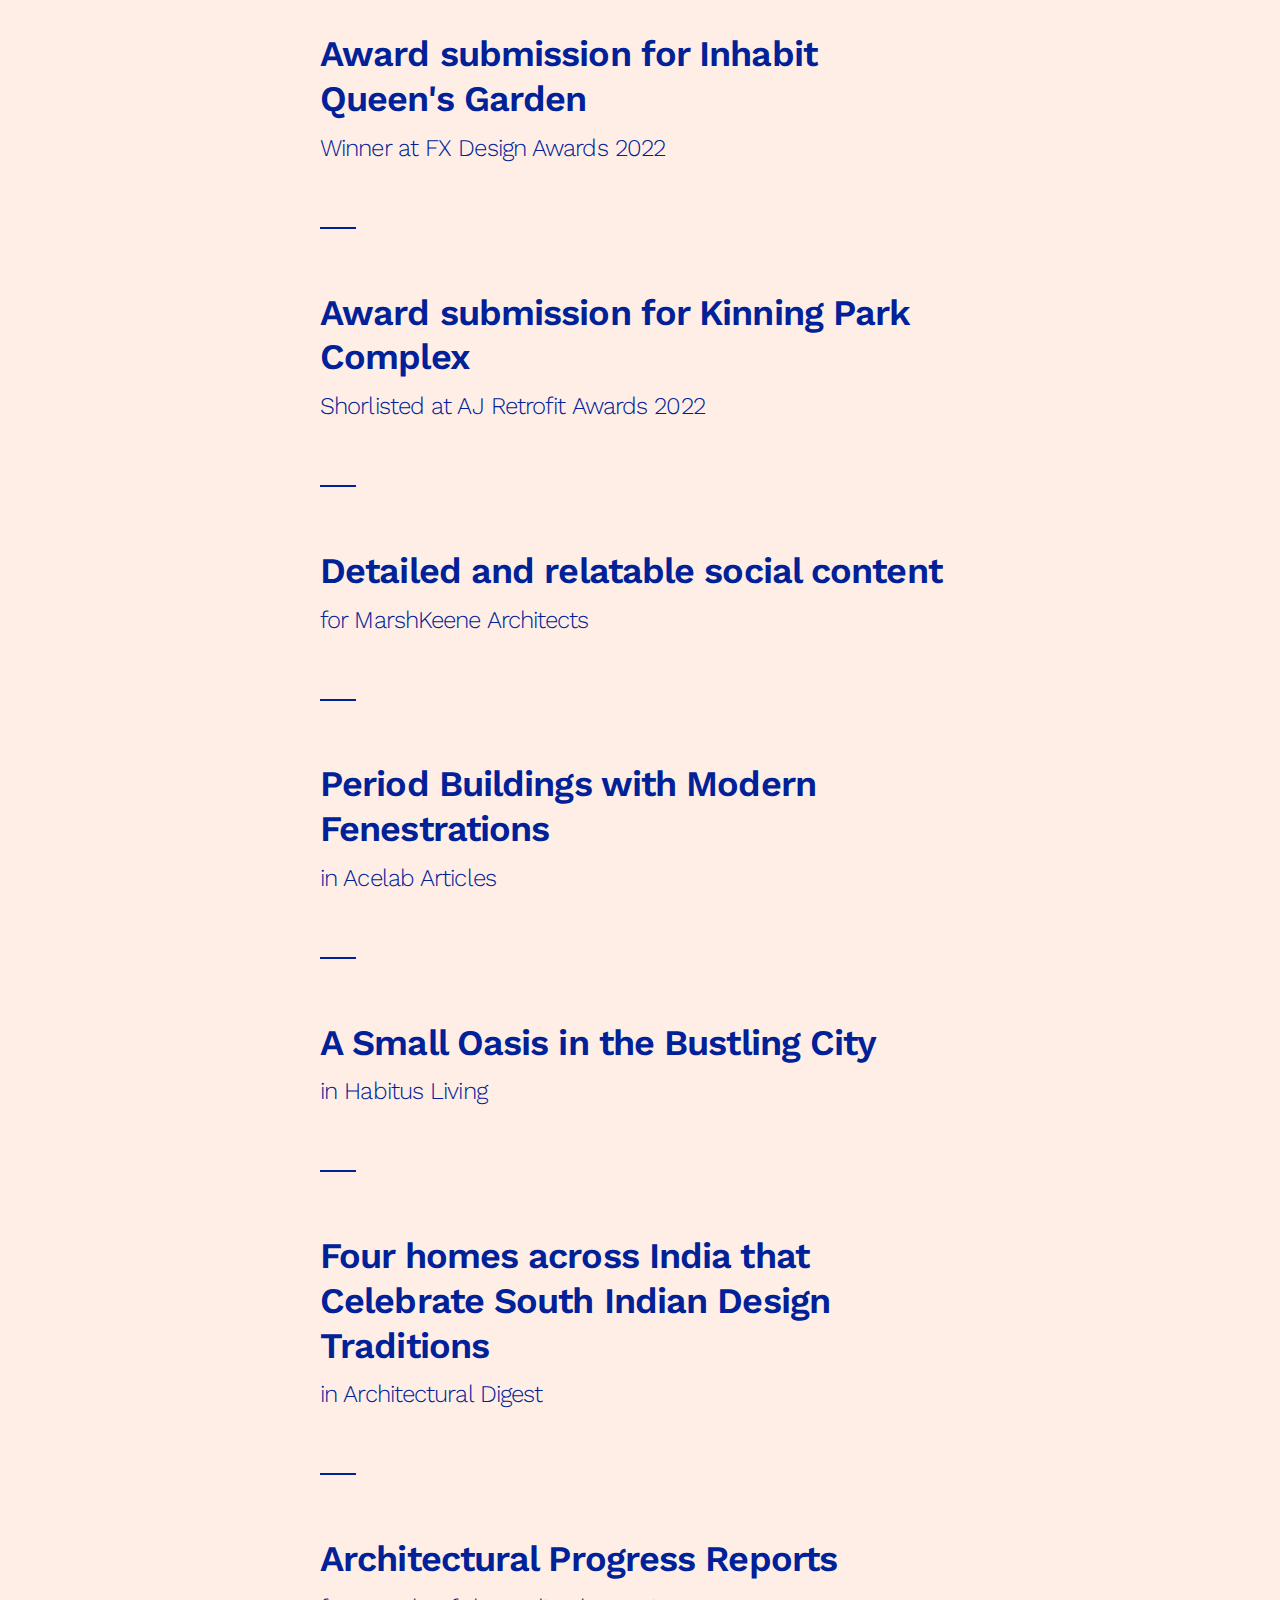
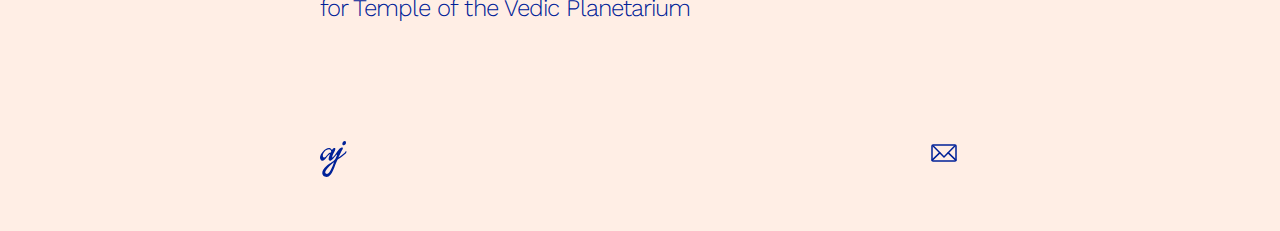
==== commit d32a7dc0: "Marshkeene title" ====
--- a/index.html
+++ b/index.html
@@ -219,7 +219,11 @@
       </div>
       <div class="intro">
           <p>
-            I help creative people tell better stories through text. I act as a ghostwriter of impactful project narratives, blogs and opinion pieces for press. My work has previously been seen in <a href="https://elledecor.in/article/spaces-with-bricks-youd-love-to-mimic/" target="_blank">Elle Decor</a>, <a href="https://www.goodhomes.co.in/home-decor/this-1500sqft-weekend-home-in-gurugram-was-created-in-response-to-covid-7614-6.html" target="_blank">Good Homes</a> &amp; <a href="https://www.architecturaldigest.in/story/4-homes-across-india-that-celebrate-south-indian-design-traditions/" target="_blank">Architectural Digest</a> amongst other publications. Let's talk.
+            I help creative people tell their stories better. I'm a ghostwriter of impactful pieces for press, awards and web content. My work has previously been seen in
+            <a href="https://www.architecturaldigest.in/story/4-homes-across-india-that-celebrate-south-indian-design-traditions/" target="_blank">Architectural Digest</a>,
+            <a href="https://www.frameweb.com/article/hospitality/this-london-destination-sets-a-new-standard-for-sustainable-wellbeing-oriented-hotels-in-the-city" target="_blank">Frame</a> &amp;
+            <a href="https://elledecor.in/article/spaces-with-bricks-youd-love-to-mimic/" target="_blank">Elle Decor</a>
+            amongst other publications. Let's talk.
           </p>
           <div class="buttons">
             <a href="mailto:jaishwarya71@gmail.com" class="email button">Email<span>&rarr;</span></a>
@@ -267,7 +271,7 @@
 
           <div class="article">
               <h1>
-                <a href="https://www.instagram.com/marshkeene/?hl=en" target="_blank">Social Media Management</a>
+                <a href="https://www.instagram.com/marshkeene/?hl=en" target="_blank">Detailed and relatable social content</a>
               </h1>
               <h3>for MarshKeene Architects</h3>
           </div>
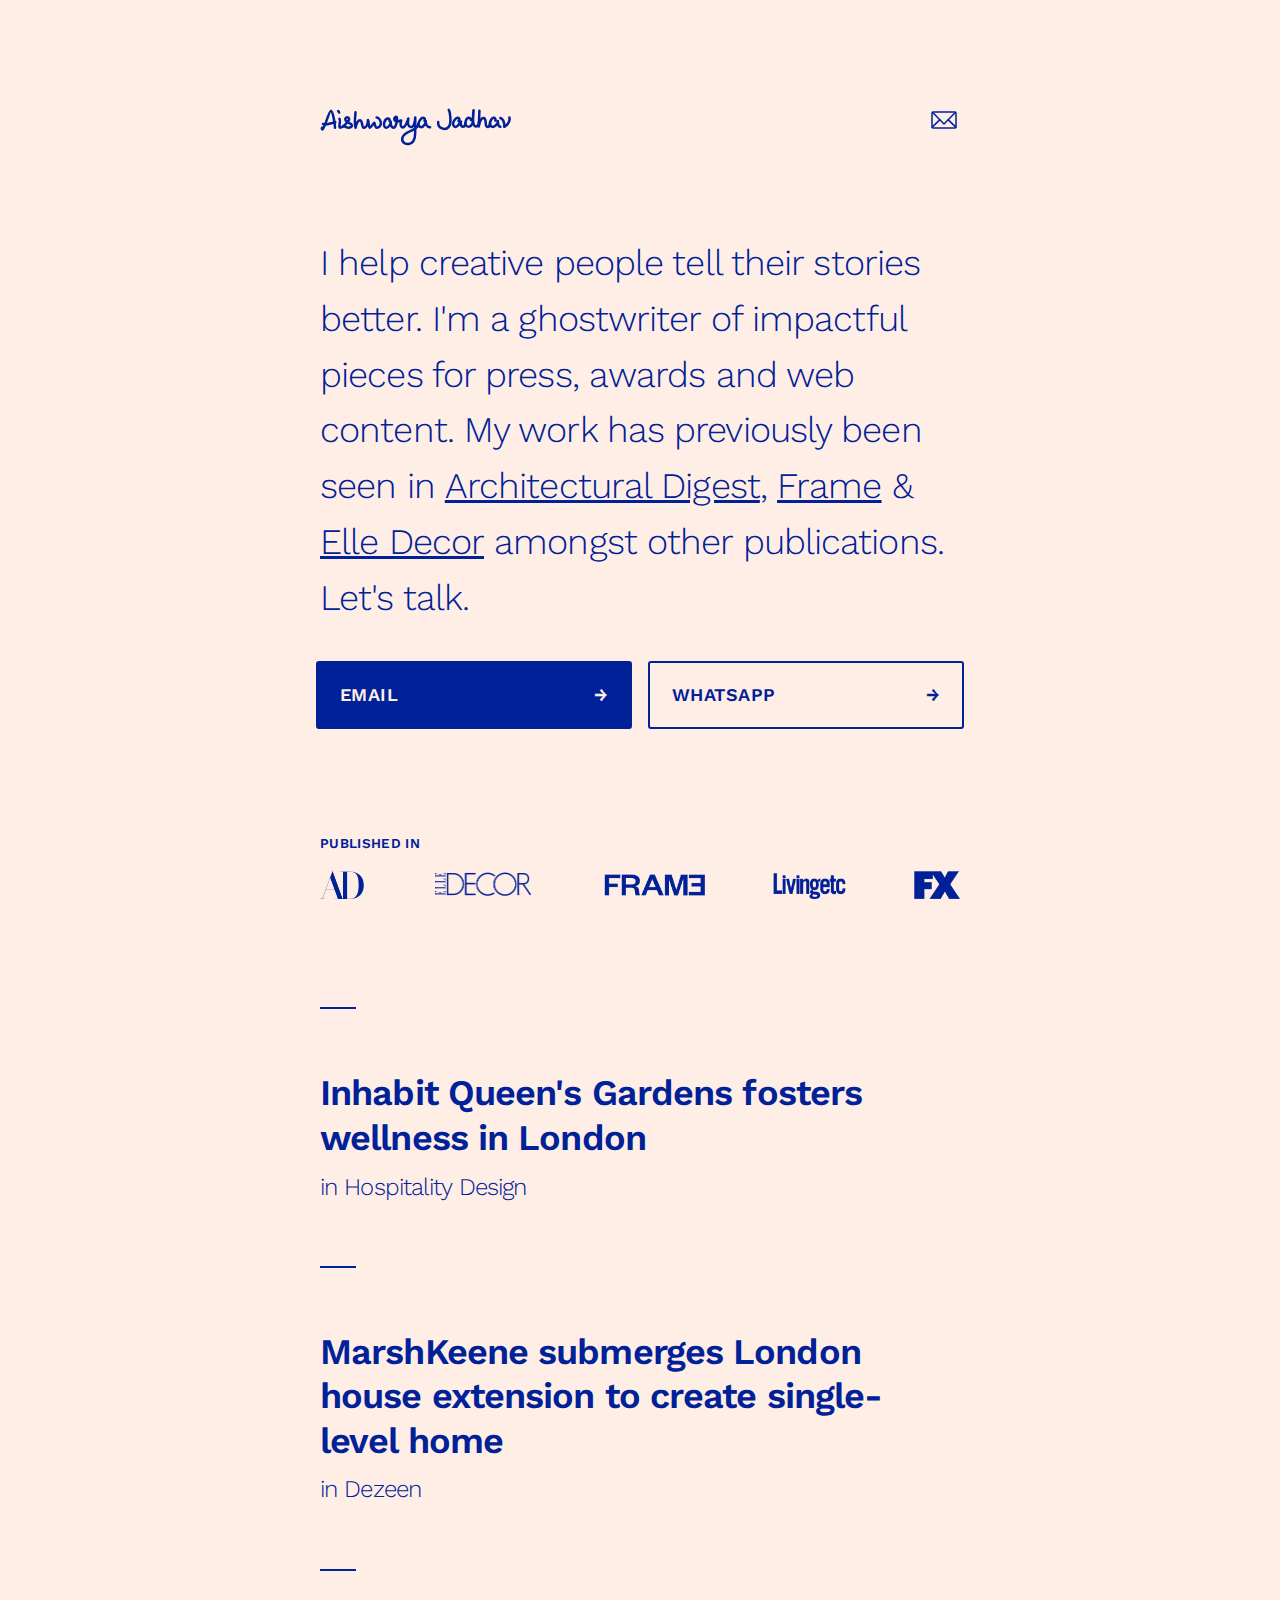
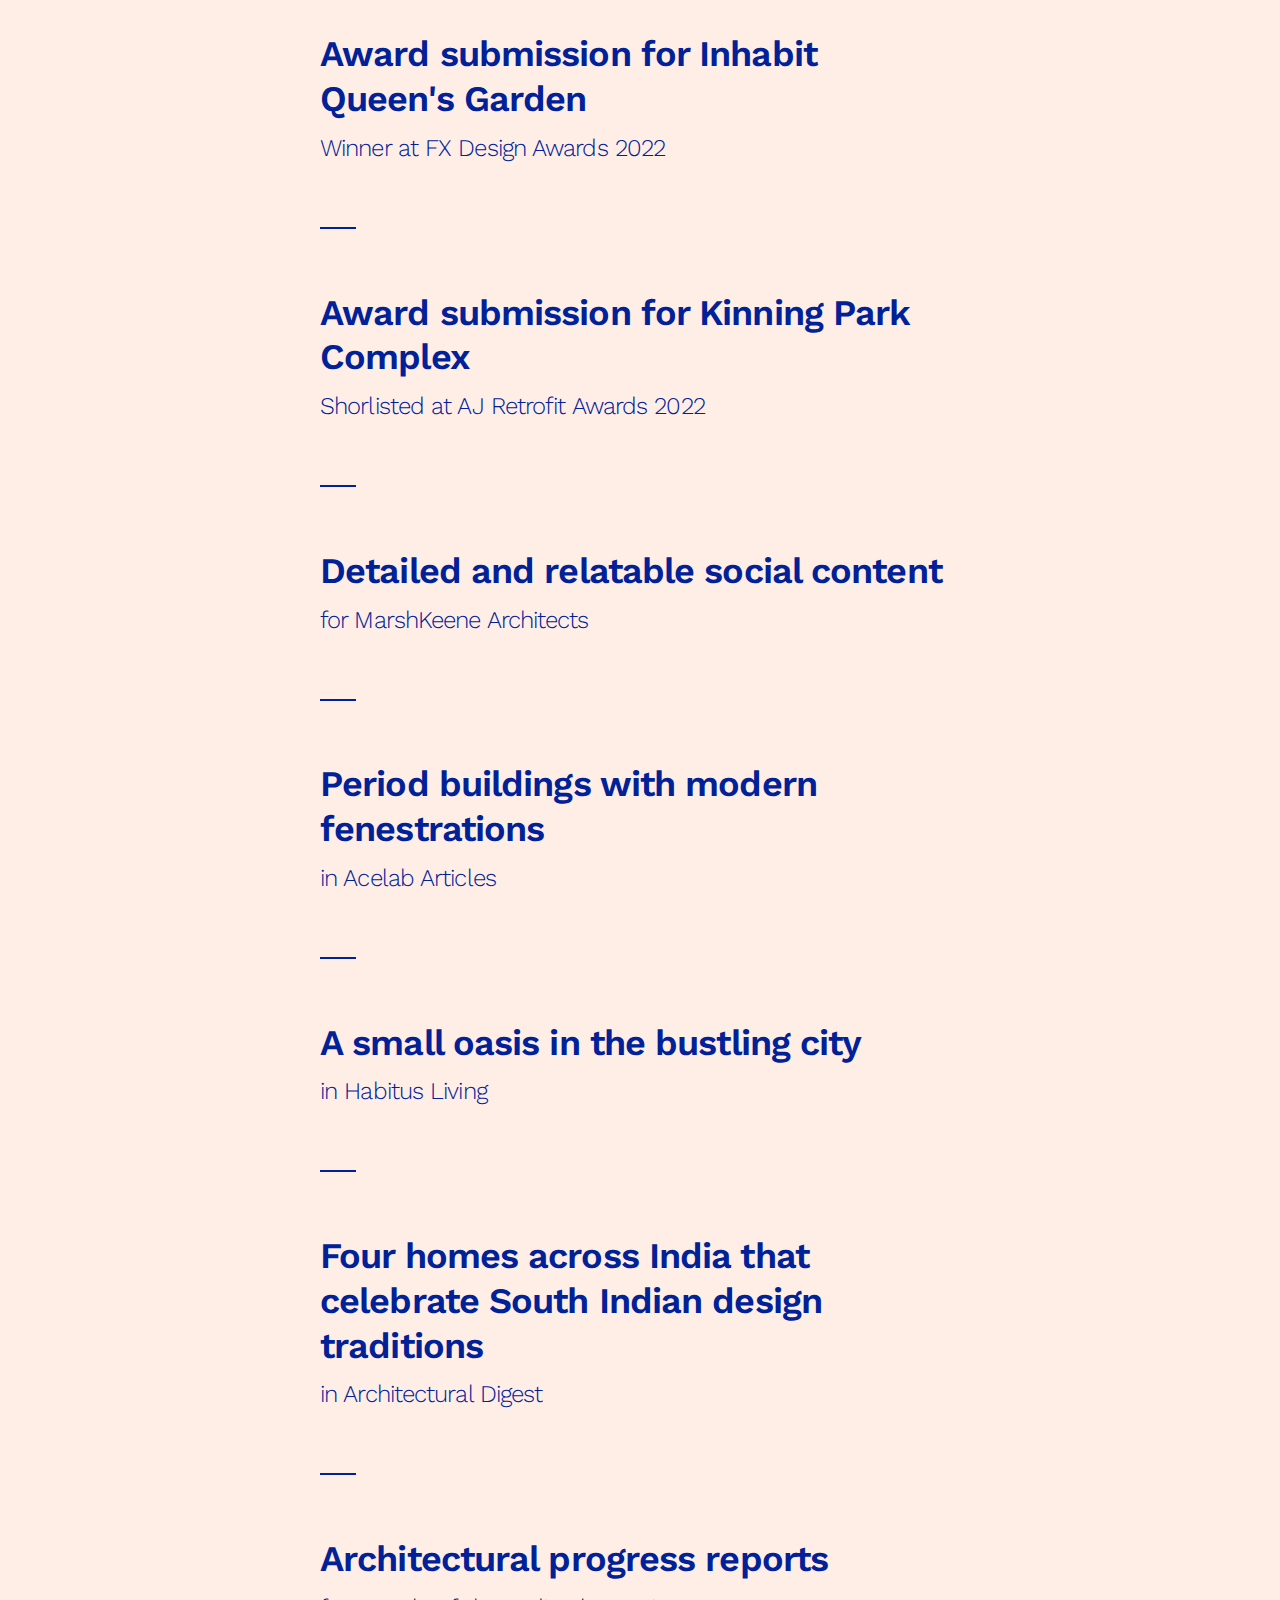
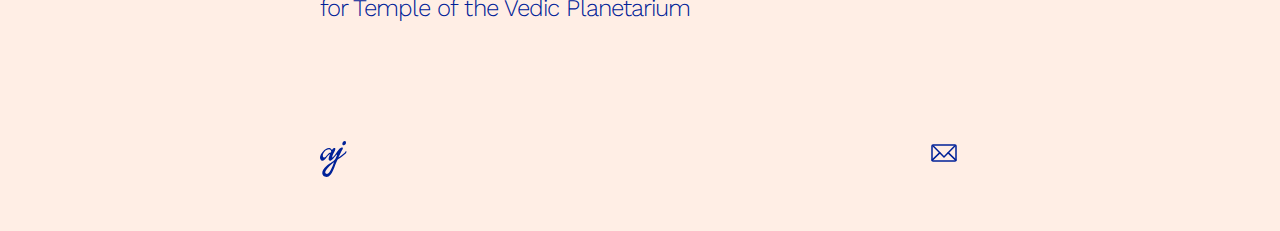
==== commit f867af73: "small caps" ====
--- a/index.html
+++ b/index.html
@@ -243,7 +243,7 @@
       <div class="articles">
           <div class="article">
               <h1>
-                <a href="https://hospitalitydesign.com/news/hotels-resorts/inhabit-queens-gardens/" target="_blank">Inhabit Queen's Gardens Fosters Wellness in London</a>
+                <a href="https://hospitalitydesign.com/news/hotels-resorts/inhabit-queens-gardens/" target="_blank">Inhabit Queen's Gardens fosters wellness in London</a>
               </h1>
               <h3>in Hospitality Design</h3>
           </div>
@@ -278,28 +278,28 @@
 
           <div class="article">
               <h1>
-                <a href="https://acelabusa.com/articles/architecture-design-insights/period-buildings-with-modern-fenestrations" target="_blank">Period Buildings with Modern Fenestrations</a>
+                <a href="https://acelabusa.com/articles/architecture-design-insights/period-buildings-with-modern-fenestrations" target="_blank">Period buildings with modern fenestrations</a>
               </h1>
               <h3>in Acelab Articles</h3>
           </div>
 
           <div class="article">
               <h1>
-                <a href="https://www.habitusliving.com/architecture/anugraha-residence-envisage/amp" target="_blank">A Small Oasis in the Bustling City</a>
+                <a href="https://www.habitusliving.com/architecture/anugraha-residence-envisage/amp" target="_blank">A small oasis in the bustling city</a>
               </h1>
               <h3>in Habitus Living</h3>
           </div>
 
           <div class="article">
               <h1>
-                <a href="https://www.architecturaldigest.in/story/4-homes-across-india-that-celebrate-south-indian-design-traditions/" target="_blank">Four homes across India that Celebrate South Indian Design Traditions</a>
+                <a href="https://www.architecturaldigest.in/story/4-homes-across-india-that-celebrate-south-indian-design-traditions/" target="_blank">Four homes across India that celebrate South Indian design traditions</a>
               </h1>
               <h3>in Architectural Digest</h3>
           </div>
 
           <div class="article">
               <h1>
-                <a href="https://tovp.org/category/architectural-dept-reports/" target="_blank">Architectural Progress Reports</a>
+                <a href="https://tovp.org/category/architectural-dept-reports/" target="_blank">Architectural progress reports</a>
               </h1>
               <h3>for Temple of the Vedic Planetarium </h3>
           </div>
